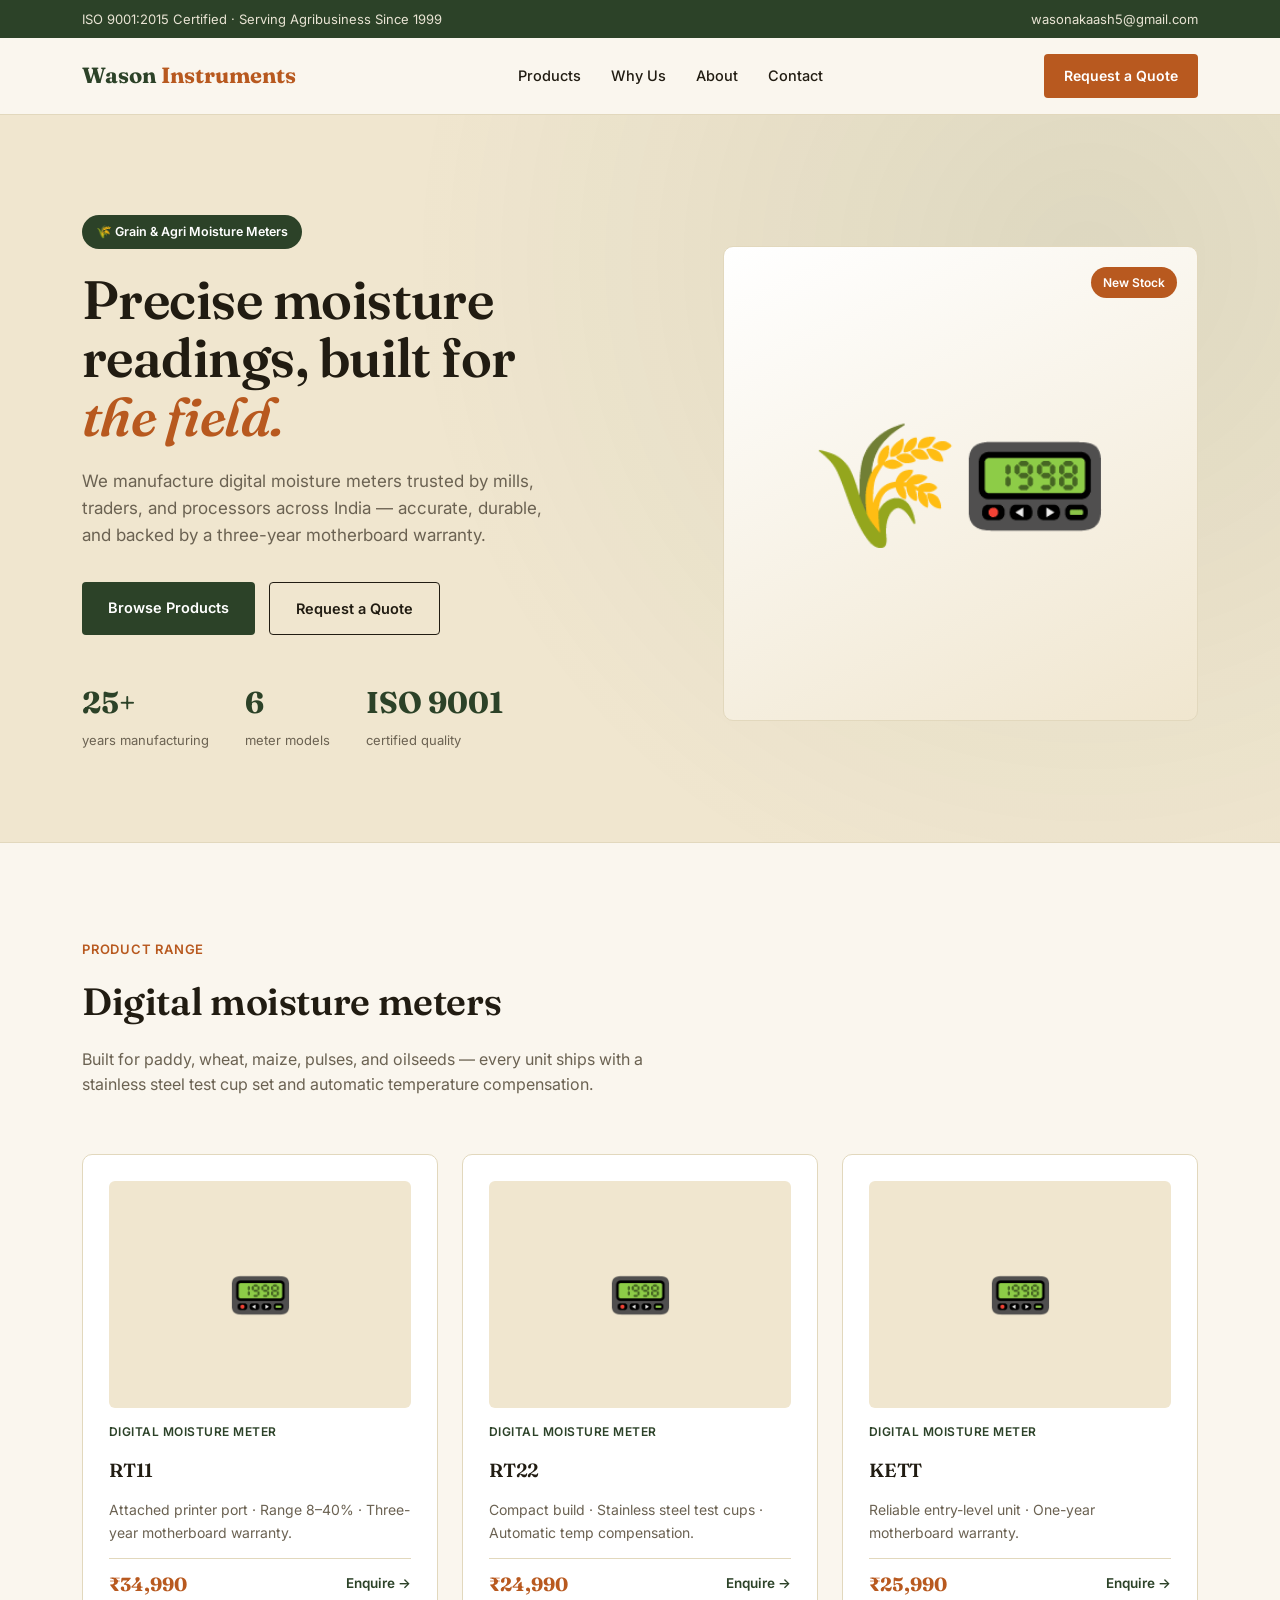
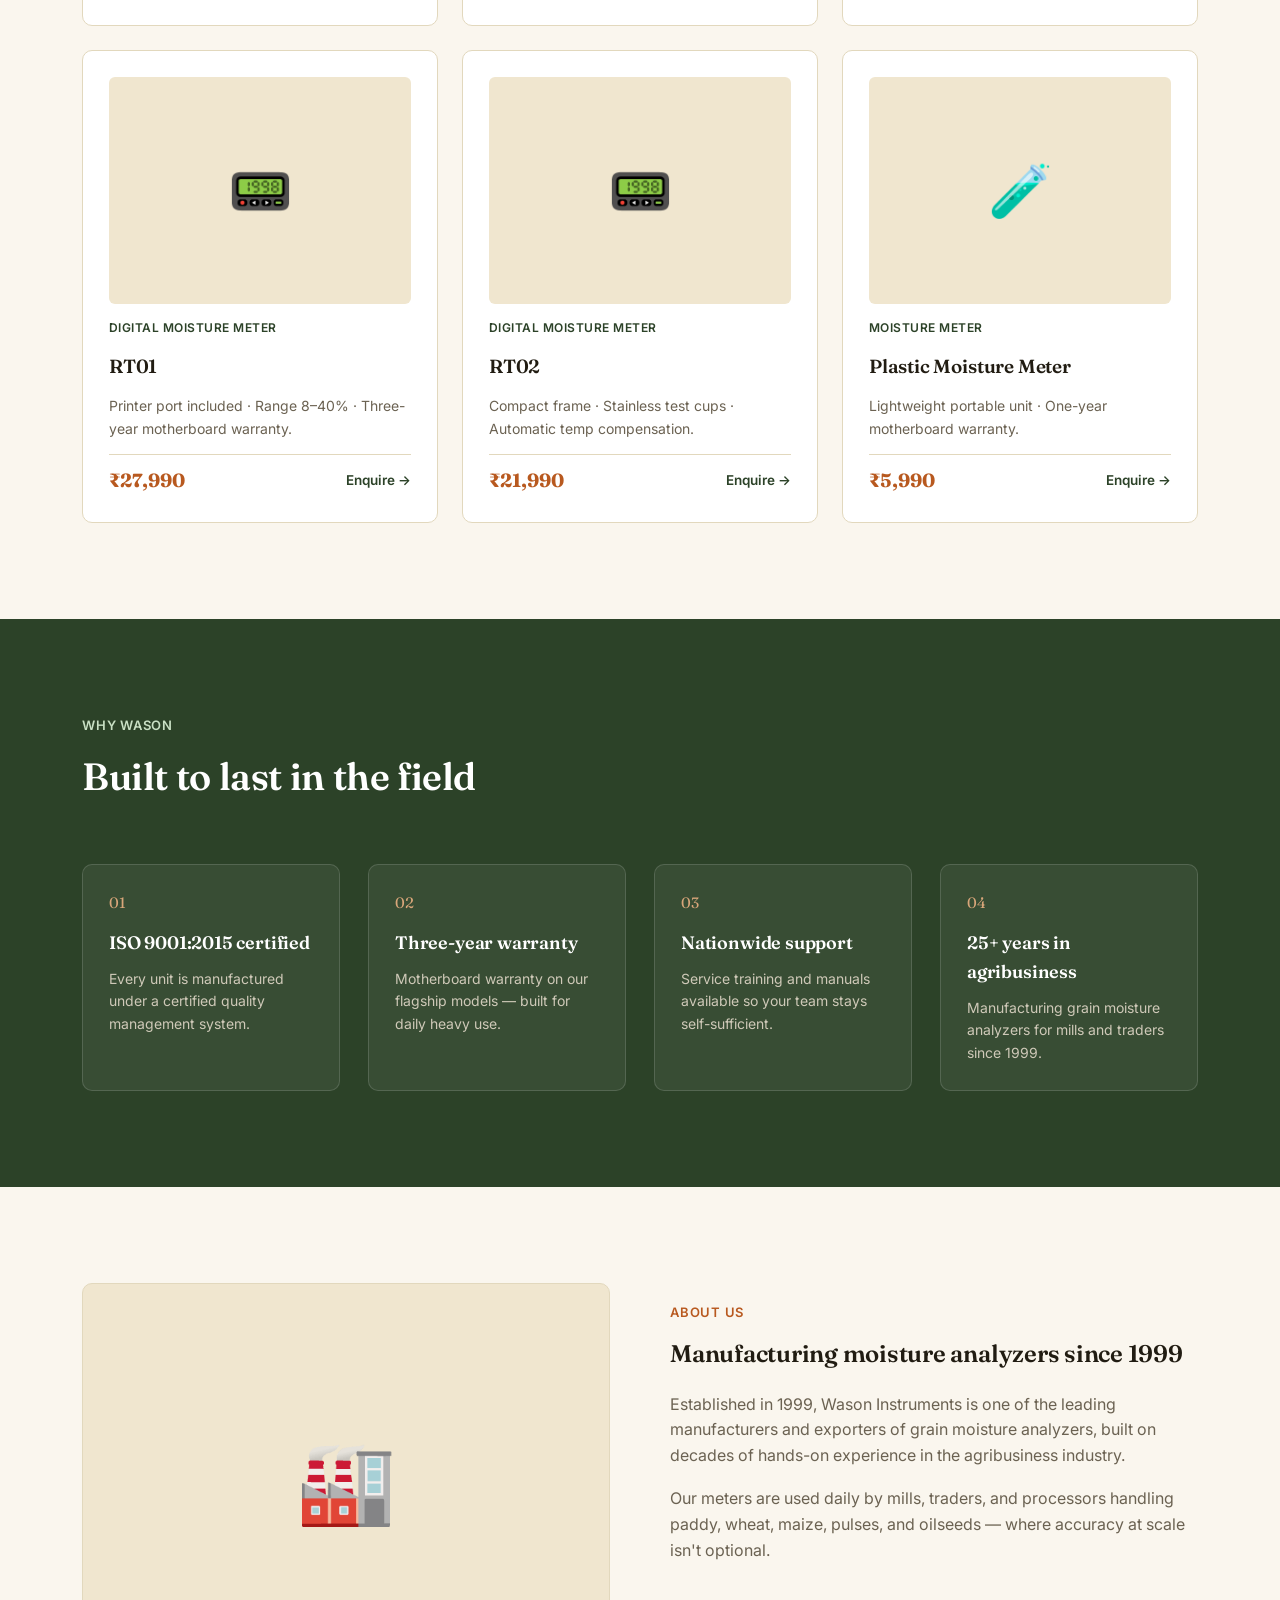
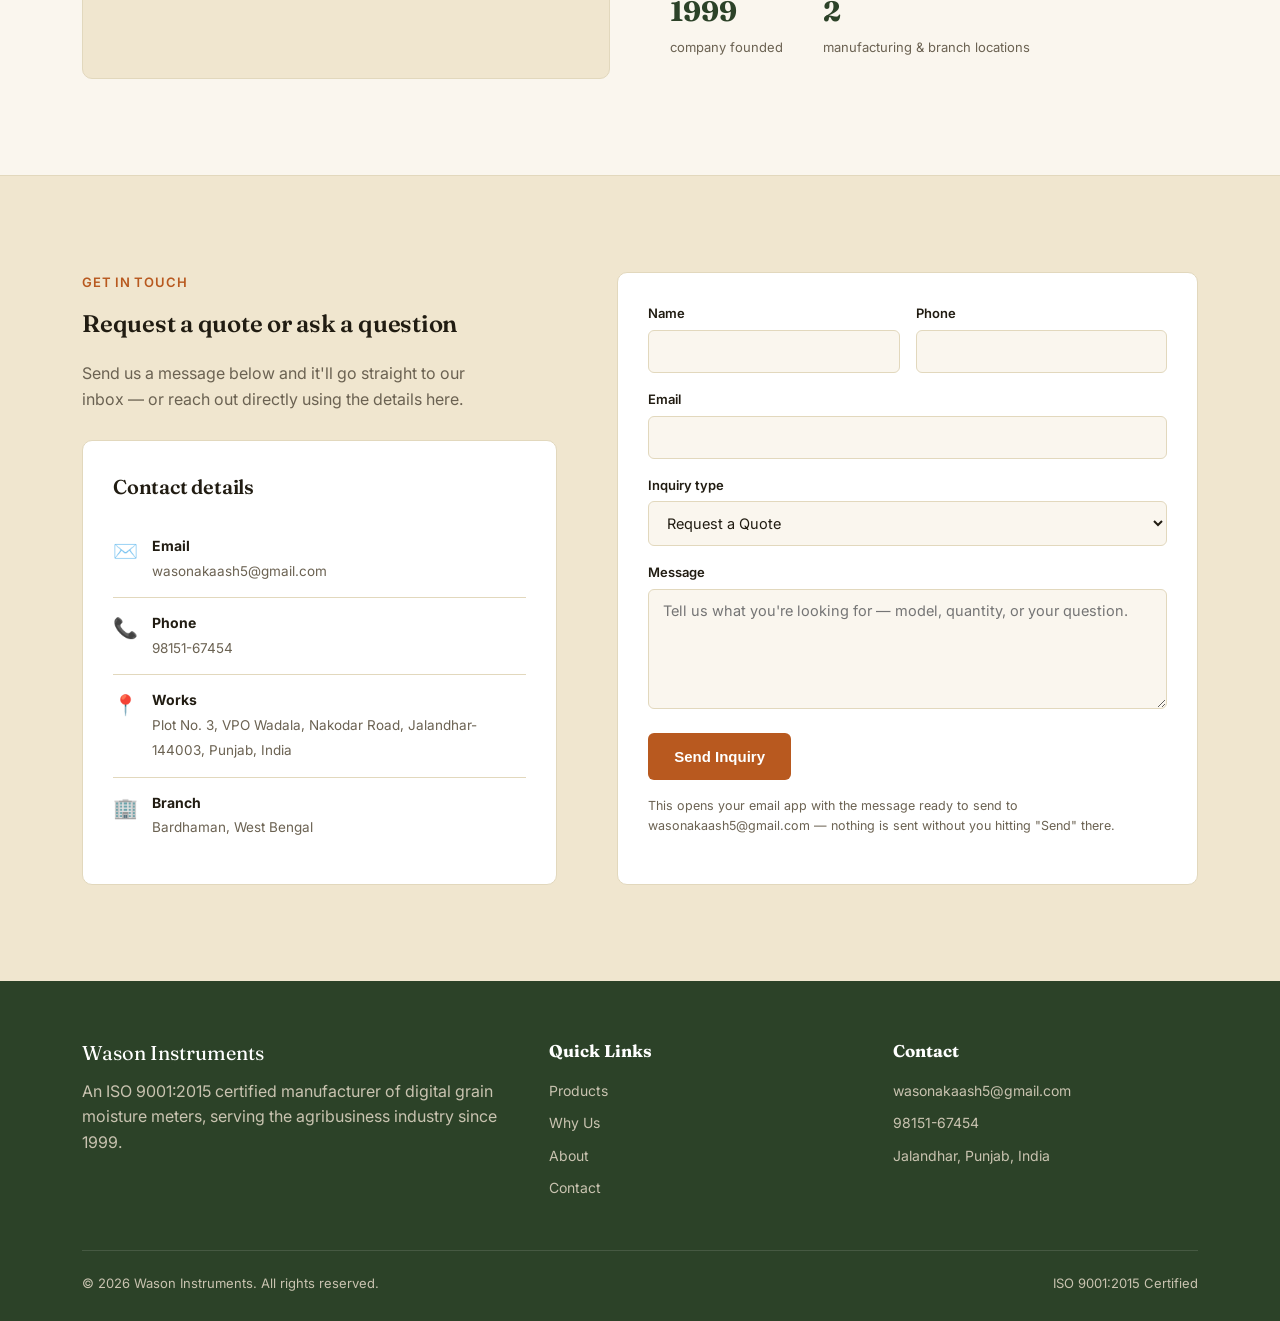
==== index.html @ 410fe25d "Add files via upload" ====
<!DOCTYPE html>
<html lang="en">
<head>
<meta charset="UTF-8">
<meta name="viewport" content="width=device-width, initial-scale=1.0">
<title>Wason Instruments — Digital Moisture Meters</title>
<meta name="description" content="Manufacturer of digital grain moisture meters since 1999. Request a quote, download the catalog, or get in touch.">
<link rel="preconnect" href="https://fonts.googleapis.com">
<link rel="preconnect" href="https://fonts.gstatic.com" crossorigin>
<link href="https://fonts.googleapis.com/css2?family=Fraunces:opsz,wght@9..144,500;9..144,600;9..144,700&family=Inter:wght@400;500;600;700&display=swap" rel="stylesheet">
<style>
  :root{
    --cream:#faf6ee;
    --wheat:#f0e6cf;
    --ink:#211c12;
    --ink-dim:#6b6252;
    --green:#3f5d3a;
    --green-deep:#2c4228;
    --rust:#b8591f;
    --line:#e2d8bd;
    --white:#ffffff;
    --serif:'Fraunces', serif;
    --sans:'Inter', sans-serif;
  }
  *{margin:0;padding:0;box-sizing:border-box;}
  html{scroll-behavior:smooth;}
  body{font-family:var(--sans);color:var(--ink);background:var(--cream);line-height:1.6;}
  a{color:inherit;text-decoration:none;}
  img{max-width:100%;display:block;}
  ul{list-style:none;}
  .wrap{max-width:1180px;margin:0 auto;padding:0 32px;}
  @media(max-width:640px){.wrap{padding:0 20px;}}
  section{padding:96px 0;}
  h1,h2,h3{font-family:var(--serif);font-weight:600;letter-spacing:-0.01em;}

  /* TOP BAR */
  .topbar{background:var(--green-deep);color:#e9e4d4;font-size:13px;}
  .topbar .wrap{display:flex;justify-content:space-between;align-items:center;height:38px;flex-wrap:wrap;}
  .topbar a:hover{color:#fff;}

  /* NAV */
  header{
    position:sticky;top:0;z-index:50;
    background:rgba(250,246,238,0.95);
    backdrop-filter:blur(6px);
    border-bottom:1px solid var(--line);
  }
  header .wrap{display:flex;align-items:center;justify-content:space-between;height:76px;}
  .brand{font-family:var(--serif);font-size:22px;font-weight:700;color:var(--green-deep);}
  .brand span{color:var(--rust);}
  nav{display:flex;gap:30px;}
  nav a{font-size:14.5px;font-weight:500;color:var(--ink);}
  nav a:hover{color:var(--rust);}
  .nav-cta{
    background:var(--rust);color:#fff;padding:11px 20px;border-radius:4px;font-weight:600;font-size:14px;
  }
  .nav-cta:hover{background:#9c4a19;}
  .nav-toggle{display:none;background:none;border:0;font-size:24px;cursor:pointer;color:var(--ink);}
  @media(max-width:900px){
    nav{position:fixed;top:76px;left:0;right:0;background:var(--white);flex-direction:column;padding:24px 32px;gap:18px;border-bottom:1px solid var(--line);display:none;}
    nav.open{display:flex;}
    .nav-cta{display:none;}
    .nav-toggle{display:block;}
  }

  /* HERO */
  .hero{
    padding:100px 0 90px;
    background:
      radial-gradient(circle at 85% 20%, rgba(63,93,58,0.10), transparent 55%),
      var(--wheat);
    border-bottom:1px solid var(--line);
  }
  .hero-grid{display:grid;grid-template-columns:1.1fr 0.9fr;gap:60px;align-items:center;}
  @media(max-width:880px){.hero-grid{grid-template-columns:1fr;}}
  .eyebrow{
    display:inline-flex;align-items:center;gap:8px;
    background:var(--green-deep);color:#fff;font-size:12.5px;font-weight:600;
    padding:7px 14px;border-radius:999px;margin-bottom:22px;
  }
  h1.hero-title{font-size:clamp(36px,5vw,54px);line-height:1.08;margin-bottom:22px;}
  .hero-title em{color:var(--rust);font-style:italic;}
  .hero-copy{font-size:17px;color:var(--ink-dim);max-width:480px;margin-bottom:32px;}
  .hero-actions{display:flex;gap:14px;flex-wrap:wrap;}
  .btn{padding:14px 26px;border-radius:4px;font-weight:600;font-size:14.5px;display:inline-block;}
  .btn-solid{background:var(--green-deep);color:#fff;}
  .btn-solid:hover{background:var(--green);}
  .btn-outline{border:1.5px solid var(--ink);color:var(--ink);}
  .btn-outline:hover{border-color:var(--rust);color:var(--rust);}
  .hero-stats{display:flex;gap:36px;margin-top:44px;flex-wrap:wrap;}
  .hero-stats b{display:block;font-family:var(--serif);font-size:30px;color:var(--green-deep);}
  .hero-stats span{font-size:13px;color:var(--ink-dim);}

  .hero-visual{
    aspect-ratio:1/1;
    background:linear-gradient(155deg,#fff,var(--wheat));
    border:1px solid var(--line);
    border-radius:10px;
    display:flex;align-items:center;justify-content:center;
    position:relative;
  }
  .hero-visual .badge{
    position:absolute;top:20px;right:20px;
    background:var(--rust);color:#fff;font-size:12px;font-weight:600;
    padding:6px 12px;border-radius:999px;
  }
  .hero-visual .meter-icon{font-size:120px;}

  /* SECTION HEAD */
  .section-head{max-width:600px;margin-bottom:56px;}
  .kicker{font-size:13px;font-weight:600;color:var(--rust);text-transform:uppercase;letter-spacing:0.06em;margin-bottom:12px;}
  .section-head h2{font-size:clamp(28px,3.4vw,38px);}
  .section-head p{color:var(--ink-dim);margin-top:14px;font-size:16px;}

  /* PRODUCTS */
  .product-grid{display:grid;grid-template-columns:repeat(3,1fr);gap:24px;}
  @media(max-width:900px){.product-grid{grid-template-columns:repeat(2,1fr);}}
  @media(max-width:620px){.product-grid{grid-template-columns:1fr;}}
  .product-card{
    background:var(--white);border:1px solid var(--line);border-radius:10px;
    padding:26px;display:flex;flex-direction:column;gap:14px;transition:box-shadow .2s, transform .2s;
  }
  .product-card:hover{box-shadow:0 14px 30px rgba(44,66,40,0.10);transform:translateY(-3px);}
  .product-thumb{
    aspect-ratio:4/3;background:var(--wheat);border-radius:6px;
    display:flex;align-items:center;justify-content:center;font-size:52px;
  }
  .product-tag{font-size:12px;font-weight:600;color:var(--green-deep);text-transform:uppercase;letter-spacing:0.04em;}
  .product-card h3{font-size:19px;}
  .product-card p{font-size:14px;color:var(--ink-dim);}
  .product-price{margin-top:auto;display:flex;justify-content:space-between;align-items:center;padding-top:10px;border-top:1px solid var(--line);}
  .product-price b{font-family:var(--serif);font-size:19px;color:var(--rust);}
  .product-price a{font-size:13.5px;font-weight:600;color:var(--green-deep);}
  .product-price a:hover{color:var(--rust);}

  /* WHY US */
  .why-section{background:var(--green-deep);color:#f1ede0;}
  .why-section .kicker{color:#c9e0c4;}
  .why-grid{display:grid;grid-template-columns:repeat(4,1fr);gap:28px;margin-top:16px;}
  @media(max-width:900px){.why-grid{grid-template-columns:repeat(2,1fr);}}
  @media(max-width:560px){.why-grid{grid-template-columns:1fr;}}
  .why-card{background:rgba(255,255,255,0.06);border:1px solid rgba(255,255,255,0.14);border-radius:10px;padding:26px;}
  .why-card .num{font-family:var(--serif);font-size:15px;color:#d9a67a;margin-bottom:14px;}
  .why-card h3{font-size:18px;color:#fff;margin-bottom:10px;}
  .why-card p{font-size:14px;color:#cfc9b8;}

  /* ABOUT */
  .about-grid{display:grid;grid-template-columns:1fr 1fr;gap:60px;align-items:center;}
  @media(max-width:860px){.about-grid{grid-template-columns:1fr;}}
  .about-copy p{color:var(--ink-dim);margin-bottom:18px;font-size:16px;max-width:520px;}
  .about-visual{
    background:var(--wheat);border-radius:10px;border:1px solid var(--line);
    aspect-ratio:4/3;display:flex;align-items:center;justify-content:center;font-size:80px;
  }
  .about-stats{display:flex;gap:40px;margin-top:26px;flex-wrap:wrap;}
  .about-stats b{display:block;font-family:var(--serif);font-size:28px;color:var(--green-deep);}
  .about-stats span{font-size:13px;color:var(--ink-dim);}

  /* CONTACT */
  .contact-section{background:var(--wheat);border-top:1px solid var(--line);}
  .contact-grid{display:grid;grid-template-columns:0.9fr 1.1fr;gap:60px;}
  @media(max-width:860px){.contact-grid{grid-template-columns:1fr;}}
  .contact-info-card{
    background:var(--white);border:1px solid var(--line);border-radius:10px;padding:30px;
  }
  .contact-info-card h3{font-size:20px;margin-bottom:18px;}
  .contact-line{display:flex;gap:14px;padding:14px 0;border-bottom:1px solid var(--line);}
  .contact-line:last-child{border-bottom:none;}
  .contact-line .icon{font-size:20px;}
  .contact-line b{display:block;font-size:14px;}
  .contact-line span{font-size:13.5px;color:var(--ink-dim);}
  .contact-line a:hover{color:var(--rust);}

  form{background:var(--white);border:1px solid var(--line);border-radius:10px;padding:30px;display:flex;flex-direction:column;gap:16px;}
  .form-row{display:grid;grid-template-columns:1fr 1fr;gap:16px;}
  @media(max-width:520px){.form-row{grid-template-columns:1fr;}}
  label{font-size:13px;font-weight:600;color:var(--ink);display:block;margin-bottom:6px;}
  input, select, textarea{
    width:100%;border:1px solid var(--line);border-radius:6px;padding:12px 14px;
    font-family:var(--sans);font-size:14.5px;background:var(--cream);color:var(--ink);
  }
  input:focus, select:focus, textarea:focus{outline:none;border-color:var(--green-deep);box-shadow:0 0 0 3px rgba(63,93,58,0.15);}
  textarea{min-height:120px;resize:vertical;}
  .submit-btn{
    background:var(--rust);color:#fff;border:0;padding:15px 26px;border-radius:6px;
    font-weight:700;font-size:15px;cursor:pointer;align-self:flex-start;
  }
  .submit-btn:hover{background:#9c4a19;}
  .form-note{font-size:12.5px;color:var(--ink-dim);}

  footer{background:var(--green-deep);color:#c9c3b0;padding:56px 0 28px;}
  .footer-grid{display:grid;grid-template-columns:1.4fr 1fr 1fr;gap:40px;margin-bottom:40px;}
  @media(max-width:760px){.footer-grid{grid-template-columns:1fr;}}
  .footer-grid h4{color:#fff;font-family:var(--serif);font-size:17px;margin-bottom:16px;}
  .footer-grid ul li{margin-bottom:10px;font-size:14px;}
  .footer-grid ul li a:hover{color:#fff;}
  .footer-brand{font-family:var(--serif);font-size:20px;color:#fff;margin-bottom:10px;}
  .footer-bottom{border-top:1px solid rgba(255,255,255,0.12);padding-top:22px;display:flex;justify-content:space-between;flex-wrap:wrap;gap:10px;font-size:13px;}

  @media (prefers-reduced-motion: reduce){ html{scroll-behavior:auto;} }
</style>
</head>
<body>

<div class="topbar">
  <div class="wrap">
    <span>ISO 9001:2015 Certified · Serving Agribusiness Since 1999</span>
    <a href="mailto:wasonakaash5@gmail.com">wasonakaash5@gmail.com</a>
  </div>
</div>

<header>
  <div class="wrap">
    <a class="brand" href="#top">Wason <span>Instruments</span></a>
    <button class="nav-toggle" id="navToggle" aria-label="Toggle menu">☰</button>
    <nav id="navMenu">
      <a href="#products">Products</a>
      <a href="#why">Why Us</a>
      <a href="#about">About</a>
      <a href="#contact">Contact</a>
    </nav>
    <a class="nav-cta" href="#contact">Request a Quote</a>
  </div>
</header>

<section class="hero" id="top">
  <div class="wrap hero-grid">
    <div>
      <div class="eyebrow">🌾 Grain &amp; Agri Moisture Meters</div>
      <h1 class="hero-title">Precise moisture<br>readings, built for<br><em>the field.</em></h1>
      <p class="hero-copy">We manufacture digital moisture meters trusted by mills, traders, and processors across India — accurate, durable, and backed by a three-year motherboard warranty.</p>
      <div class="hero-actions">
        <a class="btn btn-solid" href="#products">Browse Products</a>
        <a class="btn btn-outline" href="#contact">Request a Quote</a>
      </div>
      <div class="hero-stats">
        <div><b>25+</b><span>years manufacturing</span></div>
        <div><b>6</b><span>meter models</span></div>
        <div><b>ISO 9001</b><span>certified quality</span></div>
      </div>
    </div>
    <div class="hero-visual">
      <span class="badge">New Stock</span>
      <span class="meter-icon">🌾📟</span>
    </div>
  </div>
</section>

<section id="products">
  <div class="wrap">
    <div class="section-head">
      <div class="kicker">Product Range</div>
      <h2>Digital moisture meters</h2>
      <p>Built for paddy, wheat, maize, pulses, and oilseeds — every unit ships with a stainless steel test cup set and automatic temperature compensation.</p>
    </div>
    <div class="product-grid">

      <div class="product-card">
        <div class="product-thumb">📟</div>
        <div class="product-tag">Digital Moisture Meter</div>
        <h3>RT11</h3>
        <p>Attached printer port · Range 8–40% · Three-year motherboard warranty.</p>
        <div class="product-price"><b>₹34,990</b><a href="#contact">Enquire →</a></div>
      </div>

      <div class="product-card">
        <div class="product-thumb">📟</div>
        <div class="product-tag">Digital Moisture Meter</div>
        <h3>RT22</h3>
        <p>Compact build · Stainless steel test cups · Automatic temp compensation.</p>
        <div class="product-price"><b>₹24,990</b><a href="#contact">Enquire →</a></div>
      </div>

      <div class="product-card">
        <div class="product-thumb">📟</div>
        <div class="product-tag">Digital Moisture Meter</div>
        <h3>KETT</h3>
        <p>Reliable entry-level unit · One-year motherboard warranty.</p>
        <div class="product-price"><b>₹25,990</b><a href="#contact">Enquire →</a></div>
      </div>

      <div class="product-card">
        <div class="product-thumb">📟</div>
        <div class="product-tag">Digital Moisture Meter</div>
        <h3>RT01</h3>
        <p>Printer port included · Range 8–40% · Three-year motherboard warranty.</p>
        <div class="product-price"><b>₹27,990</b><a href="#contact">Enquire →</a></div>
      </div>

      <div class="product-card">
        <div class="product-thumb">📟</div>
        <div class="product-tag">Digital Moisture Meter</div>
        <h3>RT02</h3>
        <p>Compact frame · Stainless test cups · Automatic temp compensation.</p>
        <div class="product-price"><b>₹21,990</b><a href="#contact">Enquire →</a></div>
      </div>

      <div class="product-card">
        <div class="product-thumb">🧪</div>
        <div class="product-tag">Moisture Meter</div>
        <h3>Plastic Moisture Meter</h3>
        <p>Lightweight portable unit · One-year motherboard warranty.</p>
        <div class="product-price"><b>₹5,990</b><a href="#contact">Enquire →</a></div>
      </div>

    </div>
  </div>
</section>

<section class="why-section" id="why">
  <div class="wrap">
    <div class="section-head">
      <div class="kicker">Why Wason</div>
      <h2 style="color:#fff;">Built to last in the field</h2>
    </div>
    <div class="why-grid">
      <div class="why-card">
        <div class="num">01</div>
        <h3>ISO 9001:2015 certified</h3>
        <p>Every unit is manufactured under a certified quality management system.</p>
      </div>
      <div class="why-card">
        <div class="num">02</div>
        <h3>Three-year warranty</h3>
        <p>Motherboard warranty on our flagship models — built for daily heavy use.</p>
      </div>
      <div class="why-card">
        <div class="num">03</div>
        <h3>Nationwide support</h3>
        <p>Service training and manuals available so your team stays self-sufficient.</p>
      </div>
      <div class="why-card">
        <div class="num">04</div>
        <h3>25+ years in agribusiness</h3>
        <p>Manufacturing grain moisture analyzers for mills and traders since 1999.</p>
      </div>
    </div>
  </div>
</section>

<section id="about">
  <div class="wrap about-grid">
    <div class="about-visual">🏭</div>
    <div class="about-copy">
      <div class="kicker">About Us</div>
      <h2 style="margin-bottom:18px;">Manufacturing moisture analyzers since 1999</h2>
      <p>Established in 1999, Wason Instruments is one of the leading manufacturers and exporters of grain moisture analyzers, built on decades of hands-on experience in the agribusiness industry.</p>
      <p>Our meters are used daily by mills, traders, and processors handling paddy, wheat, maize, pulses, and oilseeds — where accuracy at scale isn't optional.</p>
      <div class="about-stats">
        <div><b>1999</b><span>company founded</span></div>
        <div><b>2</b><span>manufacturing &amp; branch locations</span></div>
      </div>
    </div>
  </div>
</section>

<section class="contact-section" id="contact">
  <div class="wrap contact-grid">
    <div>
      <div class="kicker">Get in Touch</div>
      <h2 style="margin-bottom:18px;">Request a quote or ask a question</h2>
      <p style="color:var(--ink-dim);margin-bottom:28px;max-width:420px;">Send us a message below and it'll go straight to our inbox — or reach out directly using the details here.</p>
      <div class="contact-info-card">
        <h3>Contact details</h3>
        <div class="contact-line">
          <span class="icon">✉️</span>
          <div><b>Email</b><a href="mailto:wasonakaash5@gmail.com"><span>wasonakaash5@gmail.com</span></a></div>
        </div>
        <div class="contact-line">
          <span class="icon">📞</span>
          <div><b>Phone</b><span>98151-67454</span></div>
        </div>
        <div class="contact-line">
          <span class="icon">📍</span>
          <div><b>Works</b><span>Plot No. 3, VPO Wadala, Nakodar Road, Jalandhar-144003, Punjab, India</span></div>
        </div>
        <div class="contact-line">
          <span class="icon">🏢</span>
          <div><b>Branch</b><span>Bardhaman, West Bengal</span></div>
        </div>
      </div>
    </div>

    <form id="inquiryForm">
      <div class="form-row">
        <div>
          <label for="name">Name</label>
          <input id="name" type="text" required>
        </div>
        <div>
          <label for="phone">Phone</label>
          <input id="phone" type="tel">
        </div>
      </div>
      <div>
        <label for="email">Email</label>
        <input id="email" type="email" required>
      </div>
      <div>
        <label for="inquiry">Inquiry type</label>
        <select id="inquiry">
          <option>Request a Quote</option>
          <option>Request a Catalog</option>
          <option>Product Support</option>
          <option>Dealership / Bulk Order</option>
          <option>Other</option>
        </select>
      </div>
      <div>
        <label for="message">Message</label>
        <textarea id="message" required placeholder="Tell us what you're looking for — model, quantity, or your question."></textarea>
      </div>
      <button class="submit-btn" type="submit">Send Inquiry</button>
      <p class="form-note">This opens your email app with the message ready to send to wasonakaash5@gmail.com — nothing is sent without you hitting "Send" there.</p>
    </form>
  </div>
</section>

<footer>
  <div class="wrap">
    <div class="footer-grid">
      <div>
        <div class="footer-brand">Wason Instruments</div>
        <p>An ISO 9001:2015 certified manufacturer of digital grain moisture meters, serving the agribusiness industry since 1999.</p>
      </div>
      <div>
        <h4>Quick Links</h4>
        <ul>
          <li><a href="#products">Products</a></li>
          <li><a href="#why">Why Us</a></li>
          <li><a href="#about">About</a></li>
          <li><a href="#contact">Contact</a></li>
        </ul>
      </div>
      <div>
        <h4>Contact</h4>
        <ul>
          <li><a href="mailto:wasonakaash5@gmail.com">wasonakaash5@gmail.com</a></li>
          <li>98151-67454</li>
          <li>Jalandhar, Punjab, India</li>
        </ul>
      </div>
    </div>
    <div class="footer-bottom">
      <span>© 2026 Wason Instruments. All rights reserved.</span>
      <span>ISO 9001:2015 Certified</span>
    </div>
  </div>
</footer>

<script>
  const toggle = document.getElementById('navToggle');
  const menu = document.getElementById('navMenu');
  toggle.addEventListener('click', () => menu.classList.toggle('open'));
  menu.querySelectorAll('a').forEach(a => a.addEventListener('click', () => menu.classList.remove('open')));

  // Contact form -> opens the visitor's email client addressed to you.
  // Fully static: no backend, no server, works as-is on GitHub Pages.
  const form = document.getElementById('inquiryForm');
  form.addEventListener('submit', function(e){
    e.preventDefault();
    const name = document.getElementById('name').value;
    const phone = document.getElementById('phone').value;
    const email = document.getElementById('email').value;
    const inquiry = document.getElementById('inquiry').value;
    const message = document.getElementById('message').value;

    const subject = encodeURIComponent(`${inquiry} — from ${name}`);
    const body = encodeURIComponent(
      `Name: ${name}\nEmail: ${email}\nPhone: ${phone}\nInquiry type: ${inquiry}\n\nMessage:\n${message}`
    );

    window.location.href = `mailto:wasonakaash5@gmail.com?subject=${subject}&body=${body}`;
  });
</script>

</body>
</html>
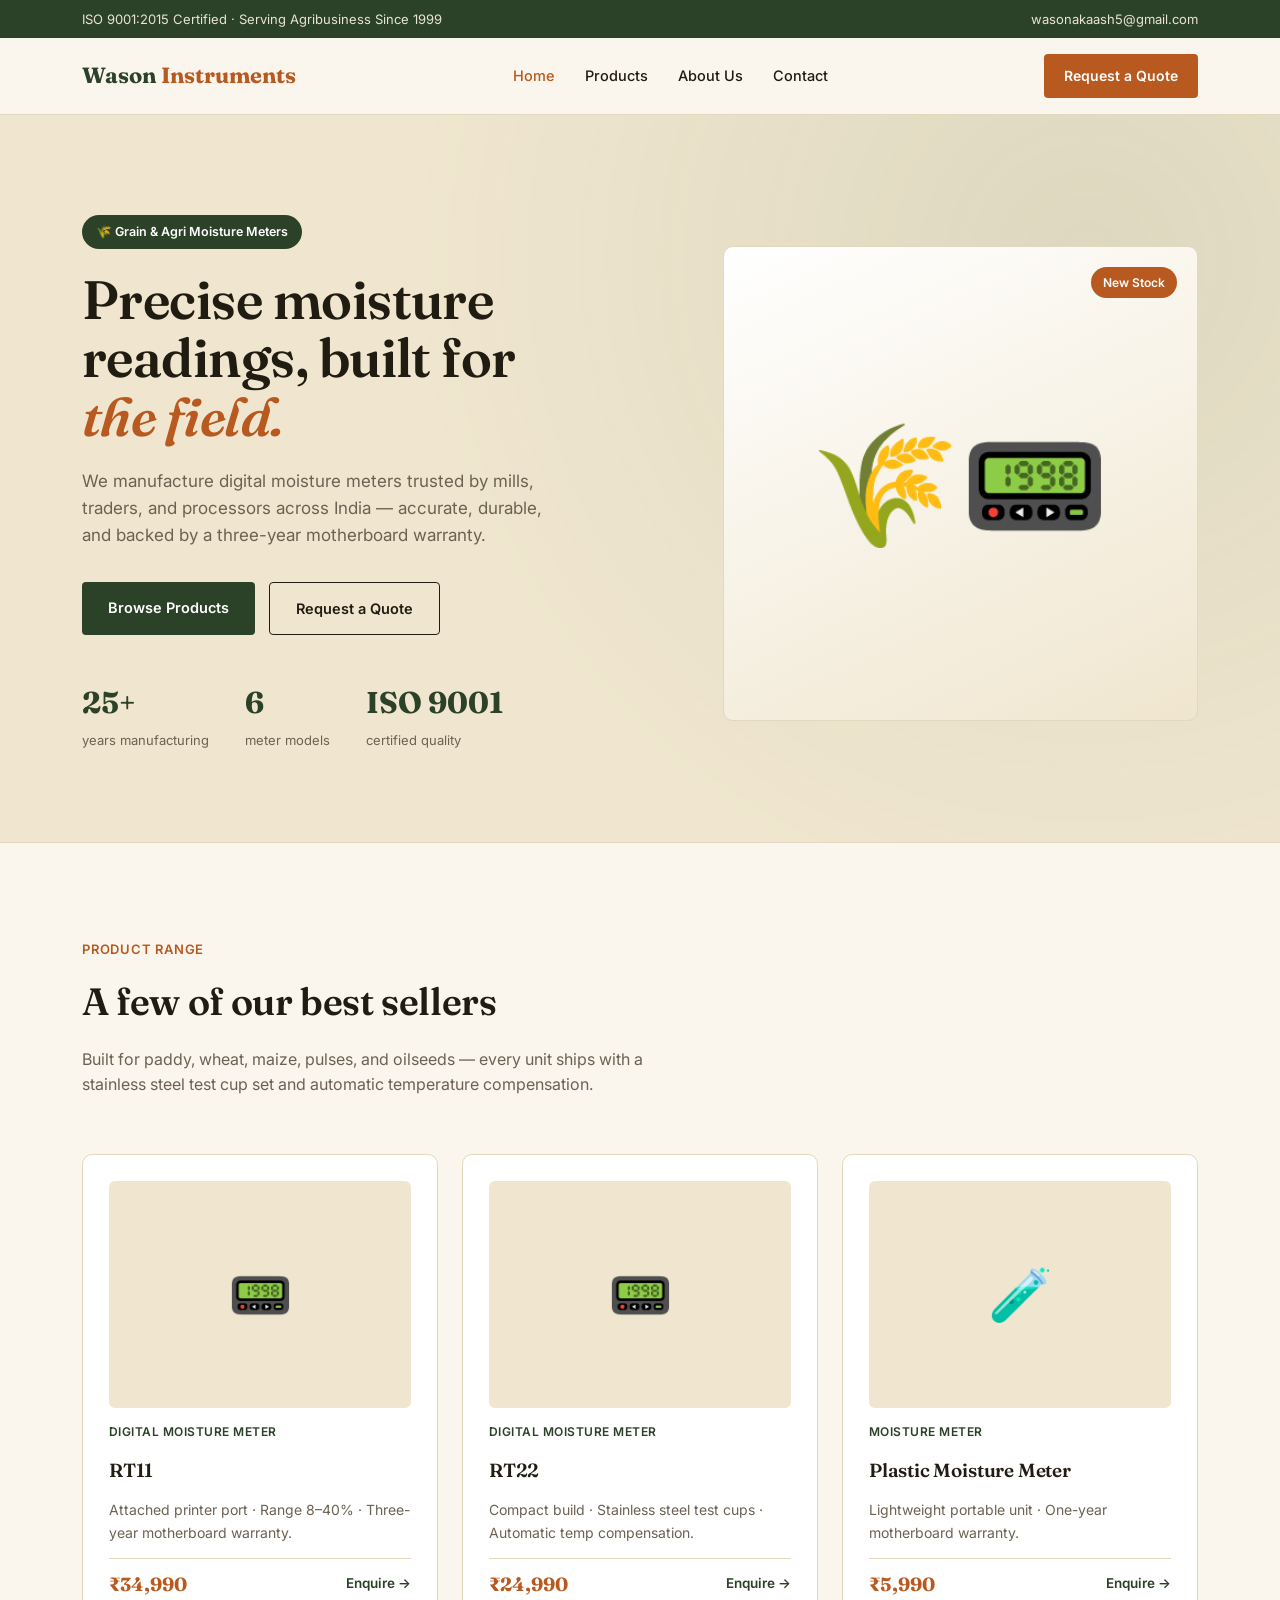
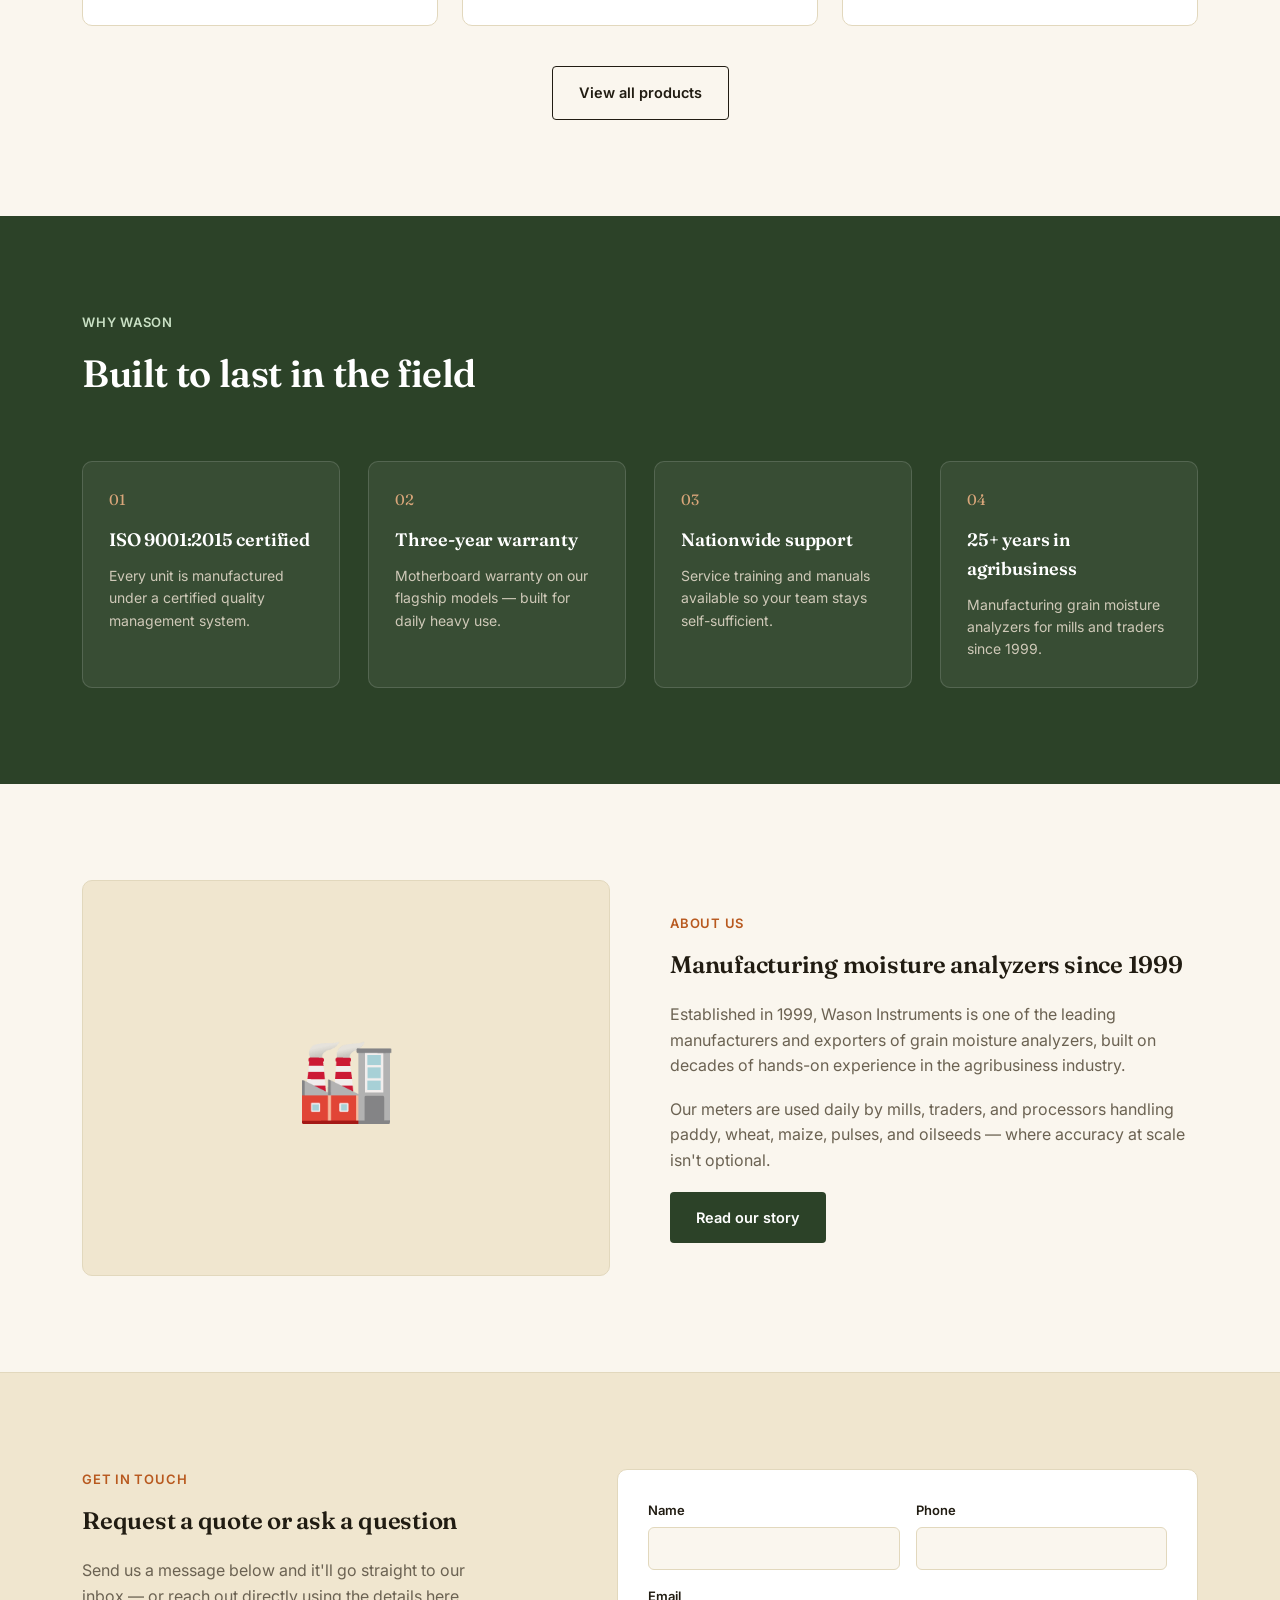
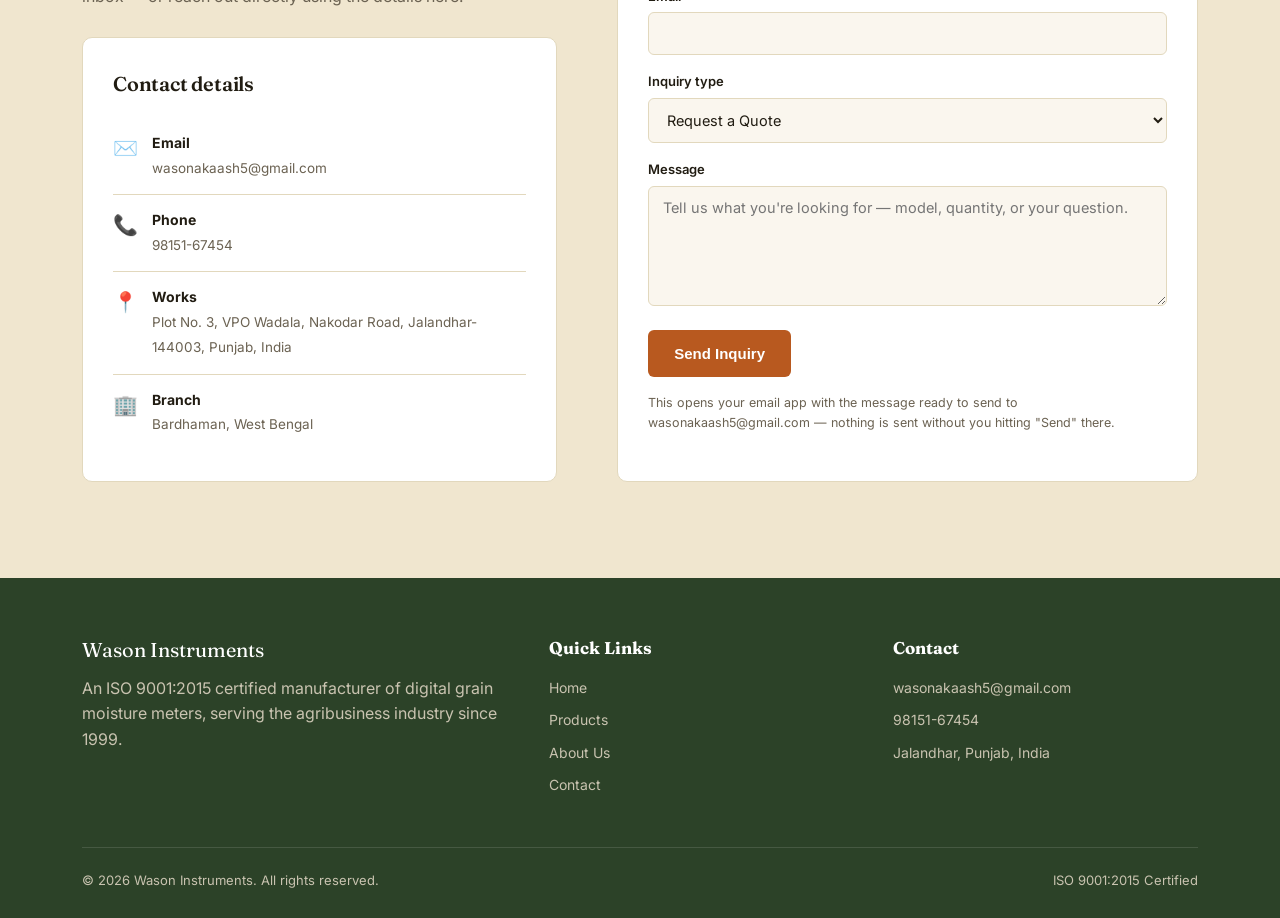
==== commit c425fd54: "Add files via upload" ====
--- a/index.html
+++ b/index.html
@@ -8,197 +8,7 @@
 <link rel="preconnect" href="https://fonts.googleapis.com">
 <link rel="preconnect" href="https://fonts.gstatic.com" crossorigin>
 <link href="https://fonts.googleapis.com/css2?family=Fraunces:opsz,wght@9..144,500;9..144,600;9..144,700&family=Inter:wght@400;500;600;700&display=swap" rel="stylesheet">
-<style>
-  :root{
-    --cream:#faf6ee;
-    --wheat:#f0e6cf;
-    --ink:#211c12;
-    --ink-dim:#6b6252;
-    --green:#3f5d3a;
-    --green-deep:#2c4228;
-    --rust:#b8591f;
-    --line:#e2d8bd;
-    --white:#ffffff;
-    --serif:'Fraunces', serif;
-    --sans:'Inter', sans-serif;
-  }
-  *{margin:0;padding:0;box-sizing:border-box;}
-  html{scroll-behavior:smooth;}
-  body{font-family:var(--sans);color:var(--ink);background:var(--cream);line-height:1.6;}
-  a{color:inherit;text-decoration:none;}
-  img{max-width:100%;display:block;}
-  ul{list-style:none;}
-  .wrap{max-width:1180px;margin:0 auto;padding:0 32px;}
-  @media(max-width:640px){.wrap{padding:0 20px;}}
-  section{padding:96px 0;}
-  h1,h2,h3{font-family:var(--serif);font-weight:600;letter-spacing:-0.01em;}
-
-  /* TOP BAR */
-  .topbar{background:var(--green-deep);color:#e9e4d4;font-size:13px;}
-  .topbar .wrap{display:flex;justify-content:space-between;align-items:center;height:38px;flex-wrap:wrap;}
-  .topbar a:hover{color:#fff;}
-
-  /* NAV */
-  header{
-    position:sticky;top:0;z-index:50;
-    background:rgba(250,246,238,0.95);
-    backdrop-filter:blur(6px);
-    border-bottom:1px solid var(--line);
-  }
-  header .wrap{display:flex;align-items:center;justify-content:space-between;height:76px;}
-  .brand{font-family:var(--serif);font-size:22px;font-weight:700;color:var(--green-deep);}
-  .brand span{color:var(--rust);}
-  nav{display:flex;gap:30px;}
-  nav a{font-size:14.5px;font-weight:500;color:var(--ink);}
-  nav a:hover{color:var(--rust);}
-  .nav-cta{
-    background:var(--rust);color:#fff;padding:11px 20px;border-radius:4px;font-weight:600;font-size:14px;
-  }
-  .nav-cta:hover{background:#9c4a19;}
-  .nav-toggle{display:none;background:none;border:0;font-size:24px;cursor:pointer;color:var(--ink);}
-  @media(max-width:900px){
-    nav{position:fixed;top:76px;left:0;right:0;background:var(--white);flex-direction:column;padding:24px 32px;gap:18px;border-bottom:1px solid var(--line);display:none;}
-    nav.open{display:flex;}
-    .nav-cta{display:none;}
-    .nav-toggle{display:block;}
-  }
-
-  /* HERO */
-  .hero{
-    padding:100px 0 90px;
-    background:
-      radial-gradient(circle at 85% 20%, rgba(63,93,58,0.10), transparent 55%),
-      var(--wheat);
-    border-bottom:1px solid var(--line);
-  }
-  .hero-grid{display:grid;grid-template-columns:1.1fr 0.9fr;gap:60px;align-items:center;}
-  @media(max-width:880px){.hero-grid{grid-template-columns:1fr;}}
-  .eyebrow{
-    display:inline-flex;align-items:center;gap:8px;
-    background:var(--green-deep);color:#fff;font-size:12.5px;font-weight:600;
-    padding:7px 14px;border-radius:999px;margin-bottom:22px;
-  }
-  h1.hero-title{font-size:clamp(36px,5vw,54px);line-height:1.08;margin-bottom:22px;}
-  .hero-title em{color:var(--rust);font-style:italic;}
-  .hero-copy{font-size:17px;color:var(--ink-dim);max-width:480px;margin-bottom:32px;}
-  .hero-actions{display:flex;gap:14px;flex-wrap:wrap;}
-  .btn{padding:14px 26px;border-radius:4px;font-weight:600;font-size:14.5px;display:inline-block;}
-  .btn-solid{background:var(--green-deep);color:#fff;}
-  .btn-solid:hover{background:var(--green);}
-  .btn-outline{border:1.5px solid var(--ink);color:var(--ink);}
-  .btn-outline:hover{border-color:var(--rust);color:var(--rust);}
-  .hero-stats{display:flex;gap:36px;margin-top:44px;flex-wrap:wrap;}
-  .hero-stats b{display:block;font-family:var(--serif);font-size:30px;color:var(--green-deep);}
-  .hero-stats span{font-size:13px;color:var(--ink-dim);}
-
-  .hero-visual{
-    aspect-ratio:1/1;
-    background:linear-gradient(155deg,#fff,var(--wheat));
-    border:1px solid var(--line);
-    border-radius:10px;
-    display:flex;align-items:center;justify-content:center;
-    position:relative;
-  }
-  .hero-visual .badge{
-    position:absolute;top:20px;right:20px;
-    background:var(--rust);color:#fff;font-size:12px;font-weight:600;
-    padding:6px 12px;border-radius:999px;
-  }
-  .hero-visual .meter-icon{font-size:120px;}
-
-  /* SECTION HEAD */
-  .section-head{max-width:600px;margin-bottom:56px;}
-  .kicker{font-size:13px;font-weight:600;color:var(--rust);text-transform:uppercase;letter-spacing:0.06em;margin-bottom:12px;}
-  .section-head h2{font-size:clamp(28px,3.4vw,38px);}
-  .section-head p{color:var(--ink-dim);margin-top:14px;font-size:16px;}
-
-  /* PRODUCTS */
-  .product-grid{display:grid;grid-template-columns:repeat(3,1fr);gap:24px;}
-  @media(max-width:900px){.product-grid{grid-template-columns:repeat(2,1fr);}}
-  @media(max-width:620px){.product-grid{grid-template-columns:1fr;}}
-  .product-card{
-    background:var(--white);border:1px solid var(--line);border-radius:10px;
-    padding:26px;display:flex;flex-direction:column;gap:14px;transition:box-shadow .2s, transform .2s;
-  }
-  .product-card:hover{box-shadow:0 14px 30px rgba(44,66,40,0.10);transform:translateY(-3px);}
-  .product-thumb{
-    aspect-ratio:4/3;background:var(--wheat);border-radius:6px;
-    display:flex;align-items:center;justify-content:center;font-size:52px;
-  }
-  .product-tag{font-size:12px;font-weight:600;color:var(--green-deep);text-transform:uppercase;letter-spacing:0.04em;}
-  .product-card h3{font-size:19px;}
-  .product-card p{font-size:14px;color:var(--ink-dim);}
-  .product-price{margin-top:auto;display:flex;justify-content:space-between;align-items:center;padding-top:10px;border-top:1px solid var(--line);}
-  .product-price b{font-family:var(--serif);font-size:19px;color:var(--rust);}
-  .product-price a{font-size:13.5px;font-weight:600;color:var(--green-deep);}
-  .product-price a:hover{color:var(--rust);}
-
-  /* WHY US */
-  .why-section{background:var(--green-deep);color:#f1ede0;}
-  .why-section .kicker{color:#c9e0c4;}
-  .why-grid{display:grid;grid-template-columns:repeat(4,1fr);gap:28px;margin-top:16px;}
-  @media(max-width:900px){.why-grid{grid-template-columns:repeat(2,1fr);}}
-  @media(max-width:560px){.why-grid{grid-template-columns:1fr;}}
-  .why-card{background:rgba(255,255,255,0.06);border:1px solid rgba(255,255,255,0.14);border-radius:10px;padding:26px;}
-  .why-card .num{font-family:var(--serif);font-size:15px;color:#d9a67a;margin-bottom:14px;}
-  .why-card h3{font-size:18px;color:#fff;margin-bottom:10px;}
-  .why-card p{font-size:14px;color:#cfc9b8;}
-
-  /* ABOUT */
-  .about-grid{display:grid;grid-template-columns:1fr 1fr;gap:60px;align-items:center;}
-  @media(max-width:860px){.about-grid{grid-template-columns:1fr;}}
-  .about-copy p{color:var(--ink-dim);margin-bottom:18px;font-size:16px;max-width:520px;}
-  .about-visual{
-    background:var(--wheat);border-radius:10px;border:1px solid var(--line);
-    aspect-ratio:4/3;display:flex;align-items:center;justify-content:center;font-size:80px;
-  }
-  .about-stats{display:flex;gap:40px;margin-top:26px;flex-wrap:wrap;}
-  .about-stats b{display:block;font-family:var(--serif);font-size:28px;color:var(--green-deep);}
-  .about-stats span{font-size:13px;color:var(--ink-dim);}
-
-  /* CONTACT */
-  .contact-section{background:var(--wheat);border-top:1px solid var(--line);}
-  .contact-grid{display:grid;grid-template-columns:0.9fr 1.1fr;gap:60px;}
-  @media(max-width:860px){.contact-grid{grid-template-columns:1fr;}}
-  .contact-info-card{
-    background:var(--white);border:1px solid var(--line);border-radius:10px;padding:30px;
-  }
-  .contact-info-card h3{font-size:20px;margin-bottom:18px;}
-  .contact-line{display:flex;gap:14px;padding:14px 0;border-bottom:1px solid var(--line);}
-  .contact-line:last-child{border-bottom:none;}
-  .contact-line .icon{font-size:20px;}
-  .contact-line b{display:block;font-size:14px;}
-  .contact-line span{font-size:13.5px;color:var(--ink-dim);}
-  .contact-line a:hover{color:var(--rust);}
-
-  form{background:var(--white);border:1px solid var(--line);border-radius:10px;padding:30px;display:flex;flex-direction:column;gap:16px;}
-  .form-row{display:grid;grid-template-columns:1fr 1fr;gap:16px;}
-  @media(max-width:520px){.form-row{grid-template-columns:1fr;}}
-  label{font-size:13px;font-weight:600;color:var(--ink);display:block;margin-bottom:6px;}
-  input, select, textarea{
-    width:100%;border:1px solid var(--line);border-radius:6px;padding:12px 14px;
-    font-family:var(--sans);font-size:14.5px;background:var(--cream);color:var(--ink);
-  }
-  input:focus, select:focus, textarea:focus{outline:none;border-color:var(--green-deep);box-shadow:0 0 0 3px rgba(63,93,58,0.15);}
-  textarea{min-height:120px;resize:vertical;}
-  .submit-btn{
-    background:var(--rust);color:#fff;border:0;padding:15px 26px;border-radius:6px;
-    font-weight:700;font-size:15px;cursor:pointer;align-self:flex-start;
-  }
-  .submit-btn:hover{background:#9c4a19;}
-  .form-note{font-size:12.5px;color:var(--ink-dim);}
-
-  footer{background:var(--green-deep);color:#c9c3b0;padding:56px 0 28px;}
-  .footer-grid{display:grid;grid-template-columns:1.4fr 1fr 1fr;gap:40px;margin-bottom:40px;}
-  @media(max-width:760px){.footer-grid{grid-template-columns:1fr;}}
-  .footer-grid h4{color:#fff;font-family:var(--serif);font-size:17px;margin-bottom:16px;}
-  .footer-grid ul li{margin-bottom:10px;font-size:14px;}
-  .footer-grid ul li a:hover{color:#fff;}
-  .footer-brand{font-family:var(--serif);font-size:20px;color:#fff;margin-bottom:10px;}
-  .footer-bottom{border-top:1px solid rgba(255,255,255,0.12);padding-top:22px;display:flex;justify-content:space-between;flex-wrap:wrap;gap:10px;font-size:13px;}
-
-  @media (prefers-reduced-motion: reduce){ html{scroll-behavior:auto;} }
-</style>
+<link rel="stylesheet" href="style.css">
 </head>
 <body>
 
@@ -211,27 +21,27 @@
 
 <header>
   <div class="wrap">
-    <a class="brand" href="#top">Wason <span>Instruments</span></a>
+    <a class="brand" href="index.html">Wason <span>Instruments</span></a>
     <button class="nav-toggle" id="navToggle" aria-label="Toggle menu">☰</button>
     <nav id="navMenu">
-      <a href="#products">Products</a>
-      <a href="#why">Why Us</a>
-      <a href="#about">About</a>
-      <a href="#contact">Contact</a>
+      <a href="index.html" class="active">Home</a>
+      <a href="products.html">Products</a>
+      <a href="about.html">About Us</a>
+      <a href="index.html#contact">Contact</a>
     </nav>
-    <a class="nav-cta" href="#contact">Request a Quote</a>
+    <a class="nav-cta" href="index.html#contact">Request a Quote</a>
   </div>
 </header>
 
-<section class="hero" id="top">
+<section class="hero">
   <div class="wrap hero-grid">
     <div>
       <div class="eyebrow">🌾 Grain &amp; Agri Moisture Meters</div>
       <h1 class="hero-title">Precise moisture<br>readings, built for<br><em>the field.</em></h1>
       <p class="hero-copy">We manufacture digital moisture meters trusted by mills, traders, and processors across India — accurate, durable, and backed by a three-year motherboard warranty.</p>
       <div class="hero-actions">
-        <a class="btn btn-solid" href="#products">Browse Products</a>
-        <a class="btn btn-outline" href="#contact">Request a Quote</a>
+        <a class="btn btn-solid" href="products.html">Browse Products</a>
+        <a class="btn btn-outline" href="index.html#contact">Request a Quote</a>
       </div>
       <div class="hero-stats">
         <div><b>25+</b><span>years manufacturing</span></div>
@@ -246,11 +56,11 @@
   </div>
 </section>
 
-<section id="products">
+<section id="featured">
   <div class="wrap">
     <div class="section-head">
       <div class="kicker">Product Range</div>
-      <h2>Digital moisture meters</h2>
+      <h2>A few of our best sellers</h2>
       <p>Built for paddy, wheat, maize, pulses, and oilseeds — every unit ships with a stainless steel test cup set and automatic temperature compensation.</p>
     </div>
     <div class="product-grid">
@@ -260,7 +70,7 @@
         <div class="product-tag">Digital Moisture Meter</div>
         <h3>RT11</h3>
         <p>Attached printer port · Range 8–40% · Three-year motherboard warranty.</p>
-        <div class="product-price"><b>₹34,990</b><a href="#contact">Enquire →</a></div>
+        <div class="product-price"><b>₹34,990</b><a href="index.html#contact">Enquire →</a></div>
       </div>
 
       <div class="product-card">
@@ -268,31 +78,7 @@
         <div class="product-tag">Digital Moisture Meter</div>
         <h3>RT22</h3>
         <p>Compact build · Stainless steel test cups · Automatic temp compensation.</p>
-        <div class="product-price"><b>₹24,990</b><a href="#contact">Enquire →</a></div>
-      </div>
-
-      <div class="product-card">
-        <div class="product-thumb">📟</div>
-        <div class="product-tag">Digital Moisture Meter</div>
-        <h3>KETT</h3>
-        <p>Reliable entry-level unit · One-year motherboard warranty.</p>
-        <div class="product-price"><b>₹25,990</b><a href="#contact">Enquire →</a></div>
-      </div>
-
-      <div class="product-card">
-        <div class="product-thumb">📟</div>
-        <div class="product-tag">Digital Moisture Meter</div>
-        <h3>RT01</h3>
-        <p>Printer port included · Range 8–40% · Three-year motherboard warranty.</p>
-        <div class="product-price"><b>₹27,990</b><a href="#contact">Enquire →</a></div>
-      </div>
-
-      <div class="product-card">
-        <div class="product-thumb">📟</div>
-        <div class="product-tag">Digital Moisture Meter</div>
-        <h3>RT02</h3>
-        <p>Compact frame · Stainless test cups · Automatic temp compensation.</p>
-        <div class="product-price"><b>₹21,990</b><a href="#contact">Enquire →</a></div>
+        <div class="product-price"><b>₹24,990</b><a href="index.html#contact">Enquire →</a></div>
       </div>
 
       <div class="product-card">
@@ -300,9 +86,12 @@
         <div class="product-tag">Moisture Meter</div>
         <h3>Plastic Moisture Meter</h3>
         <p>Lightweight portable unit · One-year motherboard warranty.</p>
-        <div class="product-price"><b>₹5,990</b><a href="#contact">Enquire →</a></div>
-      </div>
-
+        <div class="product-price"><b>₹5,990</b><a href="index.html#contact">Enquire →</a></div>
+      </div>
+
+    </div>
+    <div class="section-foot">
+      <a class="btn btn-outline" href="products.html">View all products</a>
     </div>
   </div>
 </section>
@@ -338,7 +127,7 @@
   </div>
 </section>
 
-<section id="about">
+<section id="about-preview">
   <div class="wrap about-grid">
     <div class="about-visual">🏭</div>
     <div class="about-copy">
@@ -346,10 +135,7 @@
       <h2 style="margin-bottom:18px;">Manufacturing moisture analyzers since 1999</h2>
       <p>Established in 1999, Wason Instruments is one of the leading manufacturers and exporters of grain moisture analyzers, built on decades of hands-on experience in the agribusiness industry.</p>
       <p>Our meters are used daily by mills, traders, and processors handling paddy, wheat, maize, pulses, and oilseeds — where accuracy at scale isn't optional.</p>
-      <div class="about-stats">
-        <div><b>1999</b><span>company founded</span></div>
-        <div><b>2</b><span>manufacturing &amp; branch locations</span></div>
-      </div>
+      <a class="btn btn-solid" href="about.html">Read our story</a>
     </div>
   </div>
 </section>
@@ -426,10 +212,10 @@
       <div>
         <h4>Quick Links</h4>
         <ul>
-          <li><a href="#products">Products</a></li>
-          <li><a href="#why">Why Us</a></li>
-          <li><a href="#about">About</a></li>
-          <li><a href="#contact">Contact</a></li>
+          <li><a href="index.html">Home</a></li>
+          <li><a href="products.html">Products</a></li>
+          <li><a href="about.html">About Us</a></li>
+          <li><a href="index.html#contact">Contact</a></li>
         </ul>
       </div>
       <div>
@@ -448,31 +234,6 @@
   </div>
 </footer>
 
-<script>
-  const toggle = document.getElementById('navToggle');
-  const menu = document.getElementById('navMenu');
-  toggle.addEventListener('click', () => menu.classList.toggle('open'));
-  menu.querySelectorAll('a').forEach(a => a.addEventListener('click', () => menu.classList.remove('open')));
-
-  // Contact form -> opens the visitor's email client addressed to you.
-  // Fully static: no backend, no server, works as-is on GitHub Pages.
-  const form = document.getElementById('inquiryForm');
-  form.addEventListener('submit', function(e){
-    e.preventDefault();
-    const name = document.getElementById('name').value;
-    const phone = document.getElementById('phone').value;
-    const email = document.getElementById('email').value;
-    const inquiry = document.getElementById('inquiry').value;
-    const message = document.getElementById('message').value;
-
-    const subject = encodeURIComponent(`${inquiry} — from ${name}`);
-    const body = encodeURIComponent(
-      `Name: ${name}\nEmail: ${email}\nPhone: ${phone}\nInquiry type: ${inquiry}\n\nMessage:\n${message}`
-    );
-
-    window.location.href = `mailto:wasonakaash5@gmail.com?subject=${subject}&body=${body}`;
-  });
-</script>
-
+<script src="script.js"></script>
 </body>
 </html>
--- a/style.css
+++ b/style.css
@@ -0,0 +1,233 @@
+:root{
+  --cream:#faf6ee;
+  --wheat:#f0e6cf;
+  --ink:#211c12;
+  --ink-dim:#6b6252;
+  --green:#3f5d3a;
+  --green-deep:#2c4228;
+  --rust:#b8591f;
+  --line:#e2d8bd;
+  --white:#ffffff;
+  --serif:'Fraunces', serif;
+  --sans:'Inter', sans-serif;
+}
+*{margin:0;padding:0;box-sizing:border-box;}
+html{scroll-behavior:smooth;}
+body{font-family:var(--sans);color:var(--ink);background:var(--cream);line-height:1.6;}
+a{color:inherit;text-decoration:none;}
+img{max-width:100%;display:block;}
+ul{list-style:none;}
+.wrap{max-width:1180px;margin:0 auto;padding:0 32px;}
+@media(max-width:640px){.wrap{padding:0 20px;}}
+section{padding:96px 0;}
+h1,h2,h3{font-family:var(--serif);font-weight:600;letter-spacing:-0.01em;}
+
+/* TOP BAR */
+.topbar{background:var(--green-deep);color:#e9e4d4;font-size:13px;}
+.topbar .wrap{display:flex;justify-content:space-between;align-items:center;height:38px;flex-wrap:wrap;}
+.topbar a:hover{color:#fff;}
+
+/* NAV */
+header{
+  position:sticky;top:0;z-index:50;
+  background:rgba(250,246,238,0.95);
+  backdrop-filter:blur(6px);
+  border-bottom:1px solid var(--line);
+}
+header .wrap{display:flex;align-items:center;justify-content:space-between;height:76px;}
+.brand{font-family:var(--serif);font-size:22px;font-weight:700;color:var(--green-deep);}
+.brand span{color:var(--rust);}
+nav{display:flex;gap:30px;}
+nav a{font-size:14.5px;font-weight:500;color:var(--ink);}
+nav a:hover, nav a.active{color:var(--rust);}
+.nav-cta{
+  background:var(--rust);color:#fff;padding:11px 20px;border-radius:4px;font-weight:600;font-size:14px;
+}
+.nav-cta:hover{background:#9c4a19;}
+.nav-toggle{display:none;background:none;border:0;font-size:24px;cursor:pointer;color:var(--ink);}
+@media(max-width:900px){
+  nav{position:fixed;top:76px;left:0;right:0;background:var(--white);flex-direction:column;padding:24px 32px;gap:18px;border-bottom:1px solid var(--line);display:none;}
+  nav.open{display:flex;}
+  .nav-cta{display:none;}
+  .nav-toggle{display:block;}
+}
+
+/* PAGE HERO (used on About / Products interior pages) */
+.page-hero{
+  padding:70px 0 60px;
+  background:
+    radial-gradient(circle at 85% 20%, rgba(63,93,58,0.10), transparent 55%),
+    var(--wheat);
+  border-bottom:1px solid var(--line);
+}
+.page-hero .kicker{margin-bottom:14px;}
+.page-hero h1{font-size:clamp(32px,5vw,48px);max-width:640px;}
+.page-hero p{color:var(--ink-dim);margin-top:16px;max-width:560px;font-size:16.5px;}
+.breadcrumb{font-size:13px;color:var(--ink-dim);margin-bottom:18px;}
+.breadcrumb a:hover{color:var(--rust);}
+
+/* HOME HERO */
+.hero{
+  padding:100px 0 90px;
+  background:
+    radial-gradient(circle at 85% 20%, rgba(63,93,58,0.10), transparent 55%),
+    var(--wheat);
+  border-bottom:1px solid var(--line);
+}
+.hero-grid{display:grid;grid-template-columns:1.1fr 0.9fr;gap:60px;align-items:center;}
+@media(max-width:880px){.hero-grid{grid-template-columns:1fr;}}
+.eyebrow{
+  display:inline-flex;align-items:center;gap:8px;
+  background:var(--green-deep);color:#fff;font-size:12.5px;font-weight:600;
+  padding:7px 14px;border-radius:999px;margin-bottom:22px;
+}
+h1.hero-title{font-size:clamp(36px,5vw,54px);line-height:1.08;margin-bottom:22px;}
+.hero-title em{color:var(--rust);font-style:italic;}
+.hero-copy{font-size:17px;color:var(--ink-dim);max-width:480px;margin-bottom:32px;}
+.hero-actions{display:flex;gap:14px;flex-wrap:wrap;}
+.btn{padding:14px 26px;border-radius:4px;font-weight:600;font-size:14.5px;display:inline-block;}
+.btn-solid{background:var(--green-deep);color:#fff;}
+.btn-solid:hover{background:var(--green);}
+.btn-outline{border:1.5px solid var(--ink);color:var(--ink);}
+.btn-outline:hover{border-color:var(--rust);color:var(--rust);}
+.hero-stats{display:flex;gap:36px;margin-top:44px;flex-wrap:wrap;}
+.hero-stats b{display:block;font-family:var(--serif);font-size:30px;color:var(--green-deep);}
+.hero-stats span{font-size:13px;color:var(--ink-dim);}
+
+.hero-visual{
+  aspect-ratio:1/1;
+  background:linear-gradient(155deg,#fff,var(--wheat));
+  border:1px solid var(--line);
+  border-radius:10px;
+  display:flex;align-items:center;justify-content:center;
+  position:relative;
+}
+.hero-visual .badge{
+  position:absolute;top:20px;right:20px;
+  background:var(--rust);color:#fff;font-size:12px;font-weight:600;
+  padding:6px 12px;border-radius:999px;
+}
+.hero-visual .meter-icon{font-size:120px;}
+
+/* SECTION HEAD */
+.section-head{max-width:600px;margin-bottom:56px;}
+.kicker{font-size:13px;font-weight:600;color:var(--rust);text-transform:uppercase;letter-spacing:0.06em;margin-bottom:12px;}
+.section-head h2{font-size:clamp(28px,3.4vw,38px);}
+.section-head p{color:var(--ink-dim);margin-top:14px;font-size:16px;}
+.section-foot{margin-top:40px;text-align:center;}
+
+/* PRODUCTS */
+.filter-row{display:flex;gap:10px;flex-wrap:wrap;margin-bottom:36px;}
+.filter-btn{
+  font-size:13.5px;font-weight:600;padding:10px 18px;border-radius:999px;
+  border:1px solid var(--line);background:var(--white);color:var(--ink-dim);cursor:pointer;
+}
+.filter-btn.active,.filter-btn:hover{border-color:var(--rust);color:var(--rust);}
+
+.product-grid{display:grid;grid-template-columns:repeat(3,1fr);gap:24px;}
+@media(max-width:900px){.product-grid{grid-template-columns:repeat(2,1fr);}}
+@media(max-width:620px){.product-grid{grid-template-columns:1fr;}}
+.product-card{
+  background:var(--white);border:1px solid var(--line);border-radius:10px;
+  padding:26px;display:flex;flex-direction:column;gap:14px;transition:box-shadow .2s, transform .2s;
+}
+.product-card:hover{box-shadow:0 14px 30px rgba(44,66,40,0.10);transform:translateY(-3px);}
+.product-thumb{
+  aspect-ratio:4/3;background:var(--wheat);border-radius:6px;
+  display:flex;align-items:center;justify-content:center;font-size:52px;
+}
+.product-tag{font-size:12px;font-weight:600;color:var(--green-deep);text-transform:uppercase;letter-spacing:0.04em;}
+.product-card h3{font-size:19px;}
+.product-card p{font-size:14px;color:var(--ink-dim);}
+.product-specs{list-style:none;font-size:13px;color:var(--ink-dim);display:flex;flex-direction:column;gap:4px;}
+.product-specs li::before{content:'— ';color:var(--rust);}
+.product-price{margin-top:auto;display:flex;justify-content:space-between;align-items:center;padding-top:10px;border-top:1px solid var(--line);}
+.product-price b{font-family:var(--serif);font-size:19px;color:var(--rust);}
+.product-price a{font-size:13.5px;font-weight:600;color:var(--green-deep);}
+.product-price a:hover{color:var(--rust);}
+
+/* WHY US */
+.why-section{background:var(--green-deep);color:#f1ede0;}
+.why-section .kicker{color:#c9e0c4;}
+.why-grid{display:grid;grid-template-columns:repeat(4,1fr);gap:28px;margin-top:16px;}
+@media(max-width:900px){.why-grid{grid-template-columns:repeat(2,1fr);}}
+@media(max-width:560px){.why-grid{grid-template-columns:1fr;}}
+.why-card{background:rgba(255,255,255,0.06);border:1px solid rgba(255,255,255,0.14);border-radius:10px;padding:26px;}
+.why-card .num{font-family:var(--serif);font-size:15px;color:#d9a67a;margin-bottom:14px;}
+.why-card h3{font-size:18px;color:#fff;margin-bottom:10px;}
+.why-card p{font-size:14px;color:#cfc9b8;}
+
+/* ABOUT */
+.about-grid{display:grid;grid-template-columns:1fr 1fr;gap:60px;align-items:center;}
+@media(max-width:860px){.about-grid{grid-template-columns:1fr;}}
+.about-copy p{color:var(--ink-dim);margin-bottom:18px;font-size:16px;max-width:520px;}
+.about-visual{
+  background:var(--wheat);border-radius:10px;border:1px solid var(--line);
+  aspect-ratio:4/3;display:flex;align-items:center;justify-content:center;font-size:80px;
+}
+.about-stats{display:flex;gap:40px;margin-top:26px;flex-wrap:wrap;}
+.about-stats b{display:block;font-family:var(--serif);font-size:28px;color:var(--green-deep);}
+.about-stats span{font-size:13px;color:var(--ink-dim);}
+
+/* TIMELINE (about page) */
+.timeline{border-left:2px solid var(--line);margin-left:6px;}
+.timeline-item{position:relative;padding:0 0 40px 32px;}
+.timeline-item:last-child{padding-bottom:0;}
+.timeline-item::before{
+  content:'';position:absolute;left:-7px;top:2px;width:12px;height:12px;border-radius:50%;
+  background:var(--rust);border:2px solid var(--cream);
+}
+.timeline-item .year{font-family:var(--serif);font-size:18px;color:var(--green-deep);margin-bottom:6px;}
+.timeline-item p{color:var(--ink-dim);font-size:15px;max-width:520px;}
+
+/* VALUES GRID (about page) */
+.values-grid{display:grid;grid-template-columns:repeat(3,1fr);gap:24px;}
+@media(max-width:820px){.values-grid{grid-template-columns:1fr 1fr;}}
+@media(max-width:560px){.values-grid{grid-template-columns:1fr;}}
+.value-card{background:var(--white);border:1px solid var(--line);border-radius:10px;padding:26px;}
+.value-card .icon{font-size:30px;margin-bottom:14px;}
+.value-card h3{font-size:18px;margin-bottom:8px;}
+.value-card p{font-size:14px;color:var(--ink-dim);}
+
+/* CONTACT */
+.contact-section{background:var(--wheat);border-top:1px solid var(--line);}
+.contact-grid{display:grid;grid-template-columns:0.9fr 1.1fr;gap:60px;}
+@media(max-width:860px){.contact-grid{grid-template-columns:1fr;}}
+.contact-info-card{
+  background:var(--white);border:1px solid var(--line);border-radius:10px;padding:30px;
+}
+.contact-info-card h3{font-size:20px;margin-bottom:18px;}
+.contact-line{display:flex;gap:14px;padding:14px 0;border-bottom:1px solid var(--line);}
+.contact-line:last-child{border-bottom:none;}
+.contact-line .icon{font-size:20px;}
+.contact-line b{display:block;font-size:14px;}
+.contact-line span{font-size:13.5px;color:var(--ink-dim);}
+.contact-line a:hover{color:var(--rust);}
+
+form{background:var(--white);border:1px solid var(--line);border-radius:10px;padding:30px;display:flex;flex-direction:column;gap:16px;}
+.form-row{display:grid;grid-template-columns:1fr 1fr;gap:16px;}
+@media(max-width:520px){.form-row{grid-template-columns:1fr;}}
+label{font-size:13px;font-weight:600;color:var(--ink);display:block;margin-bottom:6px;}
+input, select, textarea{
+  width:100%;border:1px solid var(--line);border-radius:6px;padding:12px 14px;
+  font-family:var(--sans);font-size:14.5px;background:var(--cream);color:var(--ink);
+}
+input:focus, select:focus, textarea:focus{outline:none;border-color:var(--green-deep);box-shadow:0 0 0 3px rgba(63,93,58,0.15);}
+textarea{min-height:120px;resize:vertical;}
+.submit-btn{
+  background:var(--rust);color:#fff;border:0;padding:15px 26px;border-radius:6px;
+  font-weight:700;font-size:15px;cursor:pointer;align-self:flex-start;
+}
+.submit-btn:hover{background:#9c4a19;}
+.form-note{font-size:12.5px;color:var(--ink-dim);}
+
+footer{background:var(--green-deep);color:#c9c3b0;padding:56px 0 28px;}
+.footer-grid{display:grid;grid-template-columns:1.4fr 1fr 1fr;gap:40px;margin-bottom:40px;}
+@media(max-width:760px){.footer-grid{grid-template-columns:1fr;}}
+.footer-grid h4{color:#fff;font-family:var(--serif);font-size:17px;margin-bottom:16px;}
+.footer-grid ul li{margin-bottom:10px;font-size:14px;}
+.footer-grid ul li a:hover{color:#fff;}
+.footer-brand{font-family:var(--serif);font-size:20px;color:#fff;margin-bottom:10px;}
+.footer-bottom{border-top:1px solid rgba(255,255,255,0.12);padding-top:22px;display:flex;justify-content:space-between;flex-wrap:wrap;gap:10px;font-size:13px;}
+
+@media (prefers-reduced-motion: reduce){ html{scroll-behavior:auto;} }
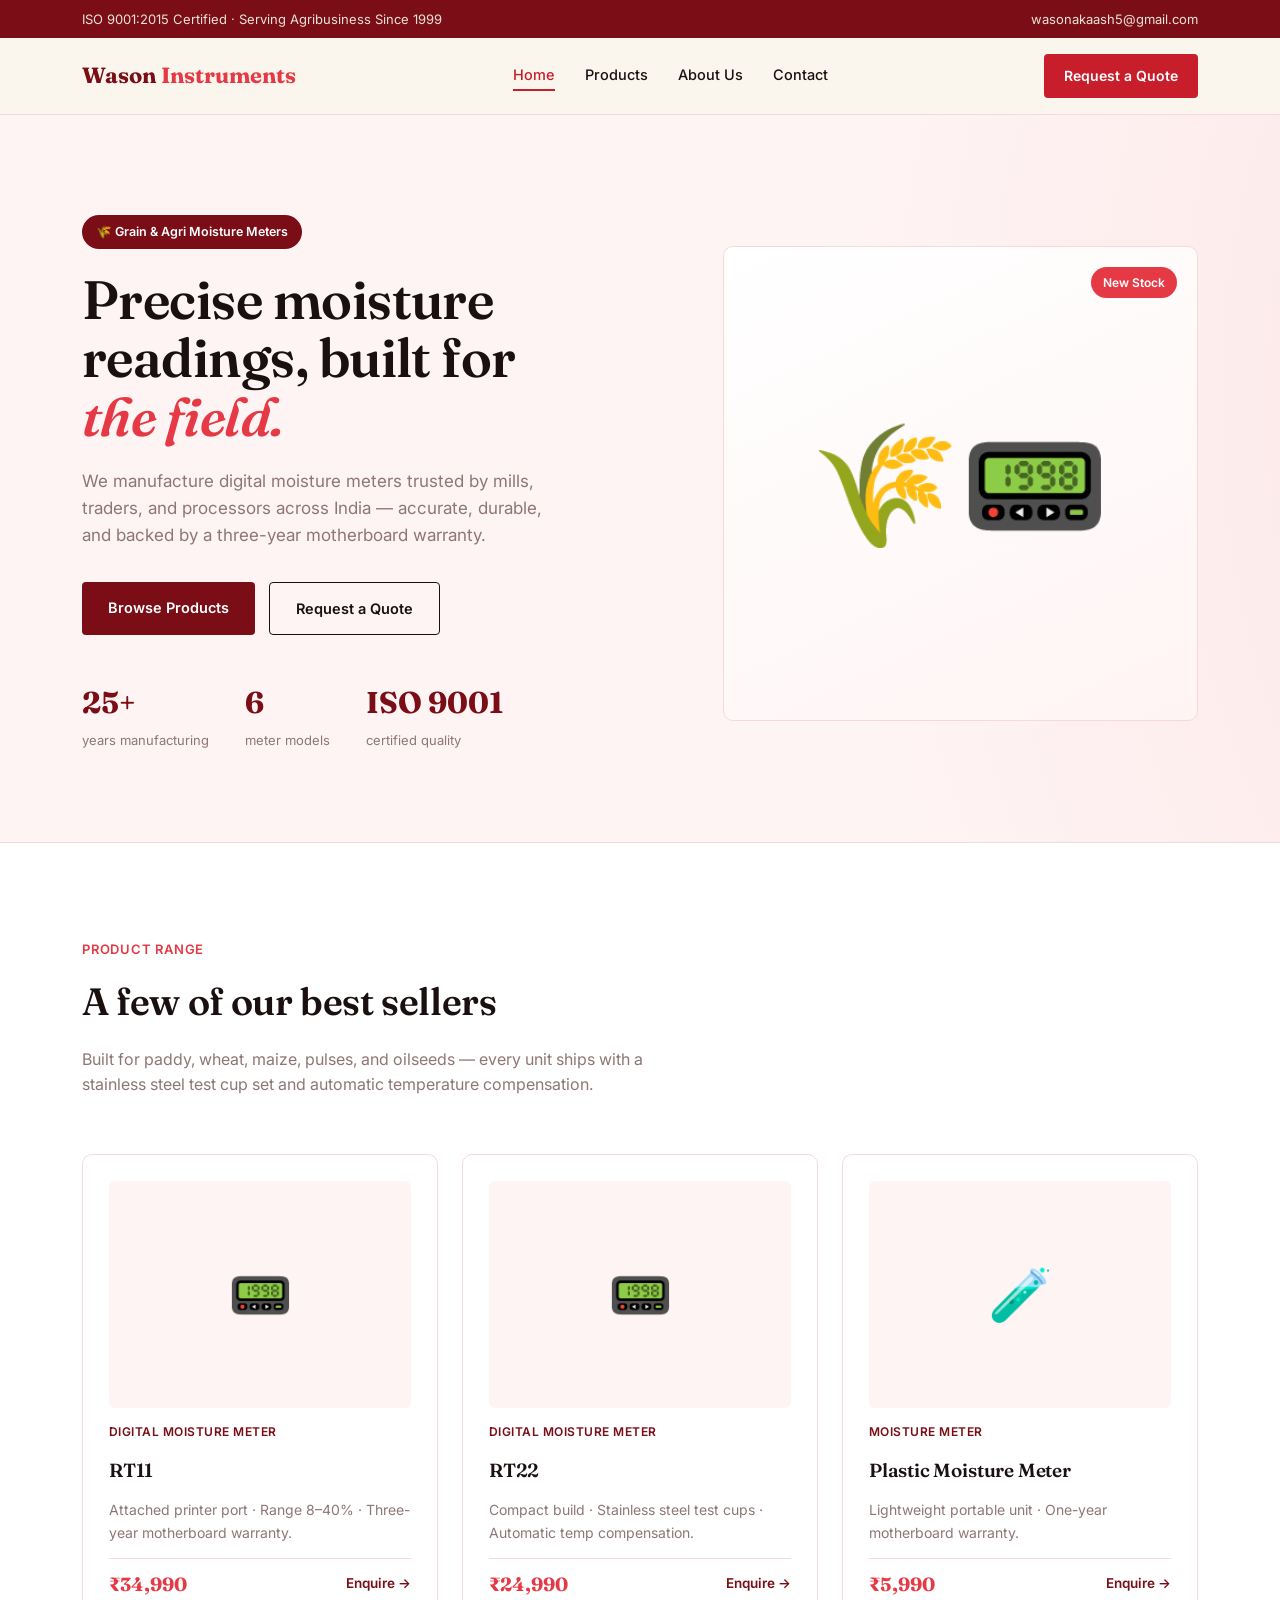
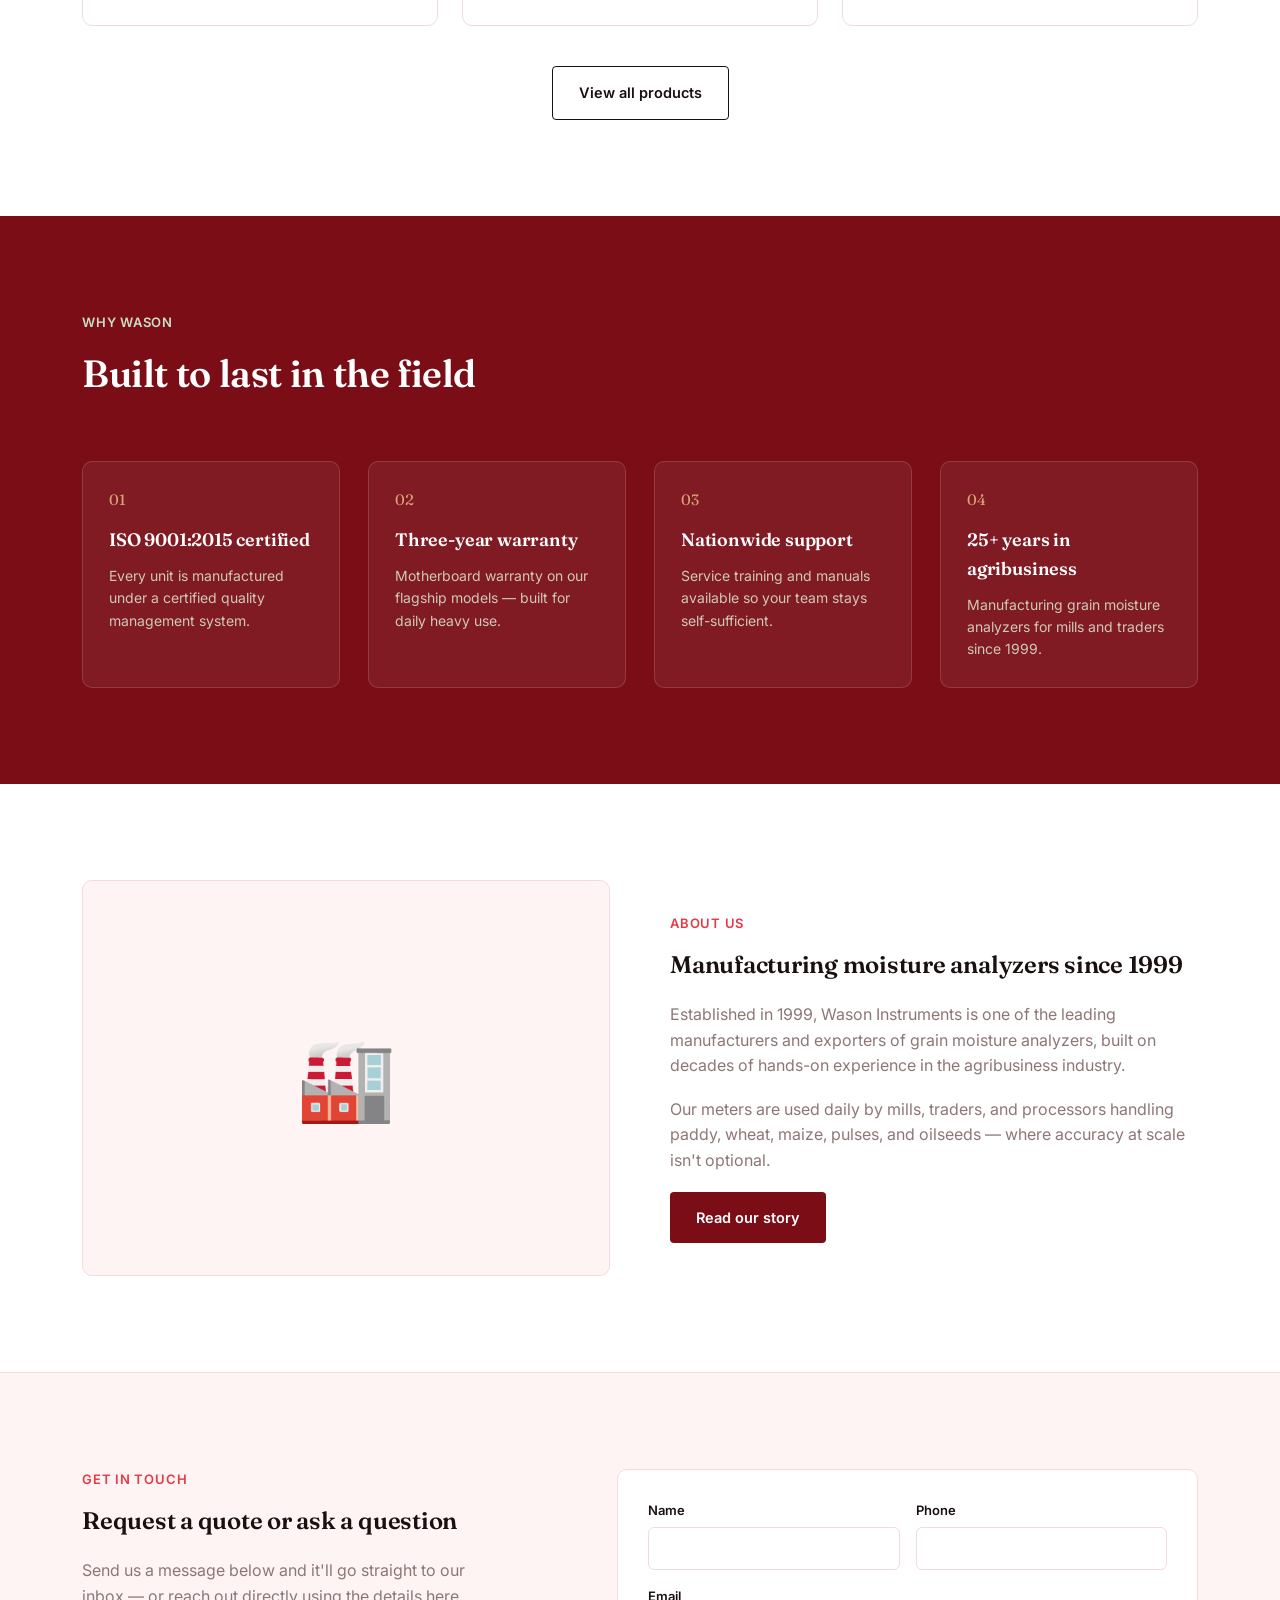
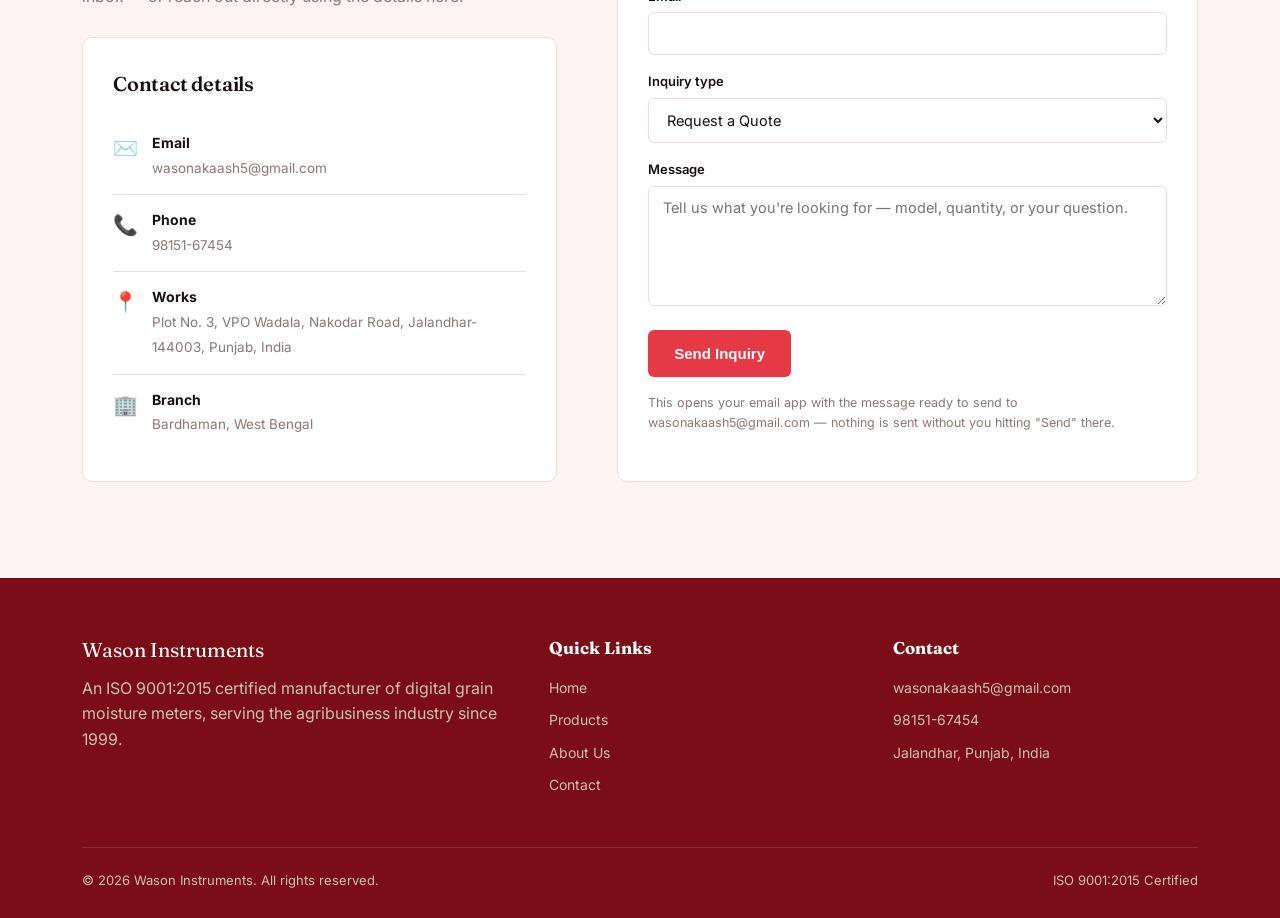
==== commit c4f136b6: "Add files via upload" ====
--- a/index.html
+++ b/index.html
@@ -11,6 +11,7 @@
 <link rel="stylesheet" href="style.css">
 </head>
 <body>
+<div id="scrollProgress"></div>
 
 <div class="topbar">
   <div class="wrap">
@@ -44,8 +45,8 @@
         <a class="btn btn-outline" href="index.html#contact">Request a Quote</a>
       </div>
       <div class="hero-stats">
-        <div><b>25+</b><span>years manufacturing</span></div>
-        <div><b>6</b><span>meter models</span></div>
+        <div><b data-count="25" data-suffix="+">0</b><span>years manufacturing</span></div>
+        <div><b data-count="6">0</b><span>meter models</span></div>
         <div><b>ISO 9001</b><span>certified quality</span></div>
       </div>
     </div>
--- a/style.css
+++ b/style.css
@@ -1,16 +1,31 @@
 :root{
-  --cream:#faf6ee;
-  --wheat:#f0e6cf;
-  --ink:#211c12;
-  --ink-dim:#6b6252;
-  --green:#3f5d3a;
-  --green-deep:#2c4228;
-  --rust:#b8591f;
-  --line:#e2d8bd;
+  --cream:#ffffff;
+  --wheat:#fff4f4;
+  --ink:#1a1010;
+  --ink-dim:#8f7676;
+  --green:#c81e2c;
+  --green-deep:#7a0d16;
+  --rust:#e63946;
+  --line:#f6d9da;
   --white:#ffffff;
   --serif:'Fraunces', serif;
   --sans:'Inter', sans-serif;
 }
+
+/* ===== Animation infrastructure ===== */
+@keyframes fadeInUp{from{opacity:0;transform:translateY(26px);}to{opacity:1;transform:translateY(0);}}
+@keyframes floatY{0%,100%{transform:translateY(0);}50%{transform:translateY(-14px);}}
+@keyframes pulseGlow{0%,100%{box-shadow:0 0 0 0 rgba(200,30,44,0.38);}50%{box-shadow:0 0 0 9px rgba(200,30,44,0);}}
+@keyframes bgShift{0%{background-position:0% 50%;}50%{background-position:100% 50%;}100%{background-position:0% 50%;}}
+
+#scrollProgress{
+  position:fixed;top:0;left:0;height:3px;width:0%;z-index:200;
+  background:linear-gradient(90deg, var(--green-deep), var(--rust));
+  transition:width .12s ease-out;
+}
+
+.reveal{opacity:0;transform:translateY(28px);transition:opacity .6s ease, transform .6s ease;}
+.reveal.in-view{opacity:1;transform:translateY(0);}
 *{margin:0;padding:0;box-sizing:border-box;}
 html{scroll-behavior:smooth;}
 body{font-family:var(--sans);color:var(--ink);background:var(--cream);line-height:1.6;}
@@ -38,12 +53,15 @@
 .brand{font-family:var(--serif);font-size:22px;font-weight:700;color:var(--green-deep);}
 .brand span{color:var(--rust);}
 nav{display:flex;gap:30px;}
-nav a{font-size:14.5px;font-weight:500;color:var(--ink);}
-nav a:hover, nav a.active{color:var(--rust);}
+nav a{font-size:14.5px;font-weight:500;color:var(--ink);position:relative;padding-bottom:3px;}
+nav a::after{content:'';position:absolute;left:0;bottom:-2px;width:0;height:2px;background:var(--green);transition:width .25s ease;}
+nav a:hover, nav a.active{color:var(--green);}
+nav a:hover::after, nav a.active::after{width:100%;}
 .nav-cta{
-  background:var(--rust);color:#fff;padding:11px 20px;border-radius:4px;font-weight:600;font-size:14px;
-}
-.nav-cta:hover{background:#9c4a19;}
+  background:var(--green);color:#fff;padding:11px 20px;border-radius:4px;font-weight:600;font-size:14px;
+  animation:pulseGlow 2.6s infinite;transition:transform .2s, background .2s;
+}
+.nav-cta:hover{background:var(--green-deep);transform:translateY(-2px);}
 .nav-toggle{display:none;background:none;border:0;font-size:24px;cursor:pointer;color:var(--ink);}
 @media(max-width:900px){
   nav{position:fixed;top:76px;left:0;right:0;background:var(--white);flex-direction:column;padding:24px 32px;gap:18px;border-bottom:1px solid var(--line);display:none;}
@@ -56,13 +74,16 @@
 .page-hero{
   padding:70px 0 60px;
   background:
-    radial-gradient(circle at 85% 20%, rgba(63,93,58,0.10), transparent 55%),
+    radial-gradient(circle at 85% 20%, rgba(200,30,44,0.10), transparent 55%),
     var(--wheat);
+  background-size:200% 200%;
+  animation:bgShift 14s ease infinite;
   border-bottom:1px solid var(--line);
 }
-.page-hero .kicker{margin-bottom:14px;}
-.page-hero h1{font-size:clamp(32px,5vw,48px);max-width:640px;}
-.page-hero p{color:var(--ink-dim);margin-top:16px;max-width:560px;font-size:16.5px;}
+.page-hero .breadcrumb{animation:fadeInUp .6s ease both;}
+.page-hero .kicker{margin-bottom:14px;animation:fadeInUp .6s ease .1s both;}
+.page-hero h1{font-size:clamp(32px,5vw,48px);max-width:640px;animation:fadeInUp .6s ease .2s both;}
+.page-hero p{color:var(--ink-dim);margin-top:16px;max-width:560px;font-size:16.5px;animation:fadeInUp .6s ease .3s both;}
 .breadcrumb{font-size:13px;color:var(--ink-dim);margin-bottom:18px;}
 .breadcrumb a:hover{color:var(--rust);}
 
@@ -70,8 +91,10 @@
 .hero{
   padding:100px 0 90px;
   background:
-    radial-gradient(circle at 85% 20%, rgba(63,93,58,0.10), transparent 55%),
+    radial-gradient(circle at 85% 20%, rgba(200,30,44,0.12), transparent 55%),
     var(--wheat);
+  background-size:200% 200%;
+  animation:bgShift 14s ease infinite;
   border-bottom:1px solid var(--line);
 }
 .hero-grid{display:grid;grid-template-columns:1.1fr 0.9fr;gap:60px;align-items:center;}
@@ -80,17 +103,18 @@
   display:inline-flex;align-items:center;gap:8px;
   background:var(--green-deep);color:#fff;font-size:12.5px;font-weight:600;
   padding:7px 14px;border-radius:999px;margin-bottom:22px;
-}
-h1.hero-title{font-size:clamp(36px,5vw,54px);line-height:1.08;margin-bottom:22px;}
+  animation:fadeInUp .7s ease both;
+}
+h1.hero-title{font-size:clamp(36px,5vw,54px);line-height:1.08;margin-bottom:22px;animation:fadeInUp .7s ease .1s both;}
 .hero-title em{color:var(--rust);font-style:italic;}
-.hero-copy{font-size:17px;color:var(--ink-dim);max-width:480px;margin-bottom:32px;}
-.hero-actions{display:flex;gap:14px;flex-wrap:wrap;}
-.btn{padding:14px 26px;border-radius:4px;font-weight:600;font-size:14.5px;display:inline-block;}
+.hero-copy{font-size:17px;color:var(--ink-dim);max-width:480px;margin-bottom:32px;animation:fadeInUp .7s ease .2s both;}
+.hero-actions{display:flex;gap:14px;flex-wrap:wrap;animation:fadeInUp .7s ease .3s both;}
+.btn{padding:14px 26px;border-radius:4px;font-weight:600;font-size:14.5px;display:inline-block;transition:transform .2s ease, box-shadow .2s ease, background .2s ease;}
 .btn-solid{background:var(--green-deep);color:#fff;}
-.btn-solid:hover{background:var(--green);}
+.btn-solid:hover{background:var(--green);transform:translateY(-3px);box-shadow:0 12px 26px rgba(200,30,44,0.35);}
 .btn-outline{border:1.5px solid var(--ink);color:var(--ink);}
-.btn-outline:hover{border-color:var(--rust);color:var(--rust);}
-.hero-stats{display:flex;gap:36px;margin-top:44px;flex-wrap:wrap;}
+.btn-outline:hover{border-color:var(--rust);color:var(--rust);transform:translateY(-3px);}
+.hero-stats{display:flex;gap:36px;margin-top:44px;flex-wrap:wrap;animation:fadeInUp .7s ease .4s both;}
 .hero-stats b{display:block;font-family:var(--serif);font-size:30px;color:var(--green-deep);}
 .hero-stats span{font-size:13px;color:var(--ink-dim);}
 
@@ -101,13 +125,15 @@
   border-radius:10px;
   display:flex;align-items:center;justify-content:center;
   position:relative;
+  animation:fadeInUp .8s ease .25s both;
 }
 .hero-visual .badge{
   position:absolute;top:20px;right:20px;
   background:var(--rust);color:#fff;font-size:12px;font-weight:600;
   padding:6px 12px;border-radius:999px;
-}
-.hero-visual .meter-icon{font-size:120px;}
+  animation:pulseGlow 2.4s infinite;
+}
+.hero-visual .meter-icon{font-size:120px;display:inline-block;animation:floatY 4.5s ease-in-out infinite;}
 
 /* SECTION HEAD */
 .section-head{max-width:600px;margin-bottom:56px;}
@@ -129,9 +155,10 @@
 @media(max-width:620px){.product-grid{grid-template-columns:1fr;}}
 .product-card{
   background:var(--white);border:1px solid var(--line);border-radius:10px;
-  padding:26px;display:flex;flex-direction:column;gap:14px;transition:box-shadow .2s, transform .2s;
-}
-.product-card:hover{box-shadow:0 14px 30px rgba(44,66,40,0.10);transform:translateY(-3px);}
+  padding:26px;display:flex;flex-direction:column;gap:14px;
+  transition:box-shadow .3s ease, transform .3s ease, border-color .3s ease;
+}
+.product-card:hover{box-shadow:0 16px 34px rgba(200,30,44,0.18);transform:translateY(-6px);border-color:var(--green);}
 .product-thumb{
   aspect-ratio:4/3;background:var(--wheat);border-radius:6px;
   display:flex;align-items:center;justify-content:center;font-size:52px;
@@ -152,7 +179,8 @@
 .why-grid{display:grid;grid-template-columns:repeat(4,1fr);gap:28px;margin-top:16px;}
 @media(max-width:900px){.why-grid{grid-template-columns:repeat(2,1fr);}}
 @media(max-width:560px){.why-grid{grid-template-columns:1fr;}}
-.why-card{background:rgba(255,255,255,0.06);border:1px solid rgba(255,255,255,0.14);border-radius:10px;padding:26px;}
+.why-card{background:rgba(255,255,255,0.06);border:1px solid rgba(255,255,255,0.14);border-radius:10px;padding:26px;transition:transform .3s ease, background .3s ease;}
+.why-card:hover{transform:translateY(-5px);background:rgba(255,255,255,0.12);}
 .why-card .num{font-family:var(--serif);font-size:15px;color:#d9a67a;margin-bottom:14px;}
 .why-card h3{font-size:18px;color:#fff;margin-bottom:10px;}
 .why-card p{font-size:14px;color:#cfc9b8;}
@@ -164,6 +192,7 @@
 .about-visual{
   background:var(--wheat);border-radius:10px;border:1px solid var(--line);
   aspect-ratio:4/3;display:flex;align-items:center;justify-content:center;font-size:80px;
+  animation:floatY 5s ease-in-out infinite;
 }
 .about-stats{display:flex;gap:40px;margin-top:26px;flex-wrap:wrap;}
 .about-stats b{display:block;font-family:var(--serif);font-size:28px;color:var(--green-deep);}
@@ -175,8 +204,9 @@
 .timeline-item:last-child{padding-bottom:0;}
 .timeline-item::before{
   content:'';position:absolute;left:-7px;top:2px;width:12px;height:12px;border-radius:50%;
-  background:var(--rust);border:2px solid var(--cream);
-}
+  background:var(--rust);border:2px solid var(--cream);transition:transform .3s ease;
+}
+.timeline-item:hover::before{transform:scale(1.4);}
 .timeline-item .year{font-family:var(--serif);font-size:18px;color:var(--green-deep);margin-bottom:6px;}
 .timeline-item p{color:var(--ink-dim);font-size:15px;max-width:520px;}
 
@@ -184,7 +214,8 @@
 .values-grid{display:grid;grid-template-columns:repeat(3,1fr);gap:24px;}
 @media(max-width:820px){.values-grid{grid-template-columns:1fr 1fr;}}
 @media(max-width:560px){.values-grid{grid-template-columns:1fr;}}
-.value-card{background:var(--white);border:1px solid var(--line);border-radius:10px;padding:26px;}
+.value-card{background:var(--white);border:1px solid var(--line);border-radius:10px;padding:26px;transition:transform .3s ease, box-shadow .3s ease;}
+.value-card:hover{transform:translateY(-5px);box-shadow:0 14px 28px rgba(200,30,44,0.15);}
 .value-card .icon{font-size:30px;margin-bottom:14px;}
 .value-card h3{font-size:18px;margin-bottom:8px;}
 .value-card p{font-size:14px;color:var(--ink-dim);}
@@ -230,4 +261,8 @@
 .footer-brand{font-family:var(--serif);font-size:20px;color:#fff;margin-bottom:10px;}
 .footer-bottom{border-top:1px solid rgba(255,255,255,0.12);padding-top:22px;display:flex;justify-content:space-between;flex-wrap:wrap;gap:10px;font-size:13px;}
 
-@media (prefers-reduced-motion: reduce){ html{scroll-behavior:auto;} }
+@media (prefers-reduced-motion: reduce){
+  html{scroll-behavior:auto;}
+  *{animation-duration:0.01ms !important; animation-iteration-count:1 !important; transition-duration:0.01ms !important;}
+  .reveal{opacity:1;transform:none;}
+}
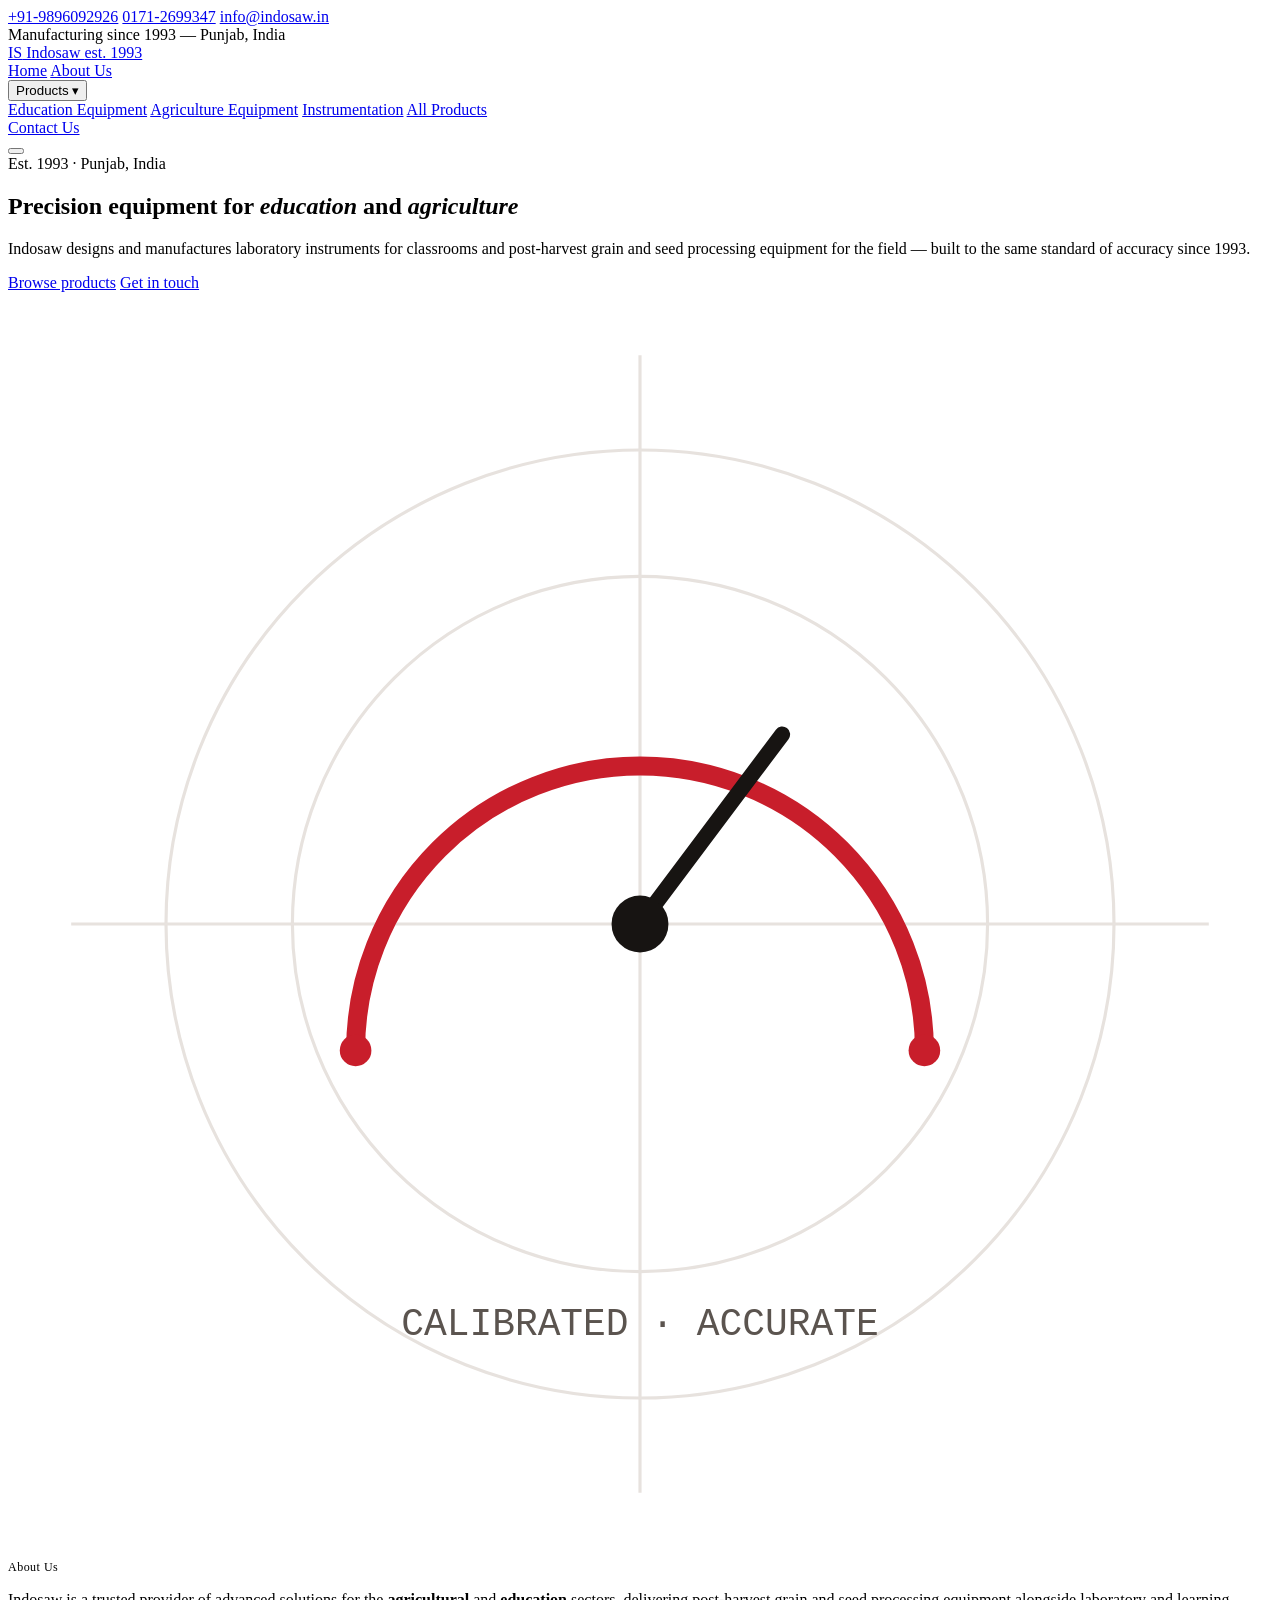
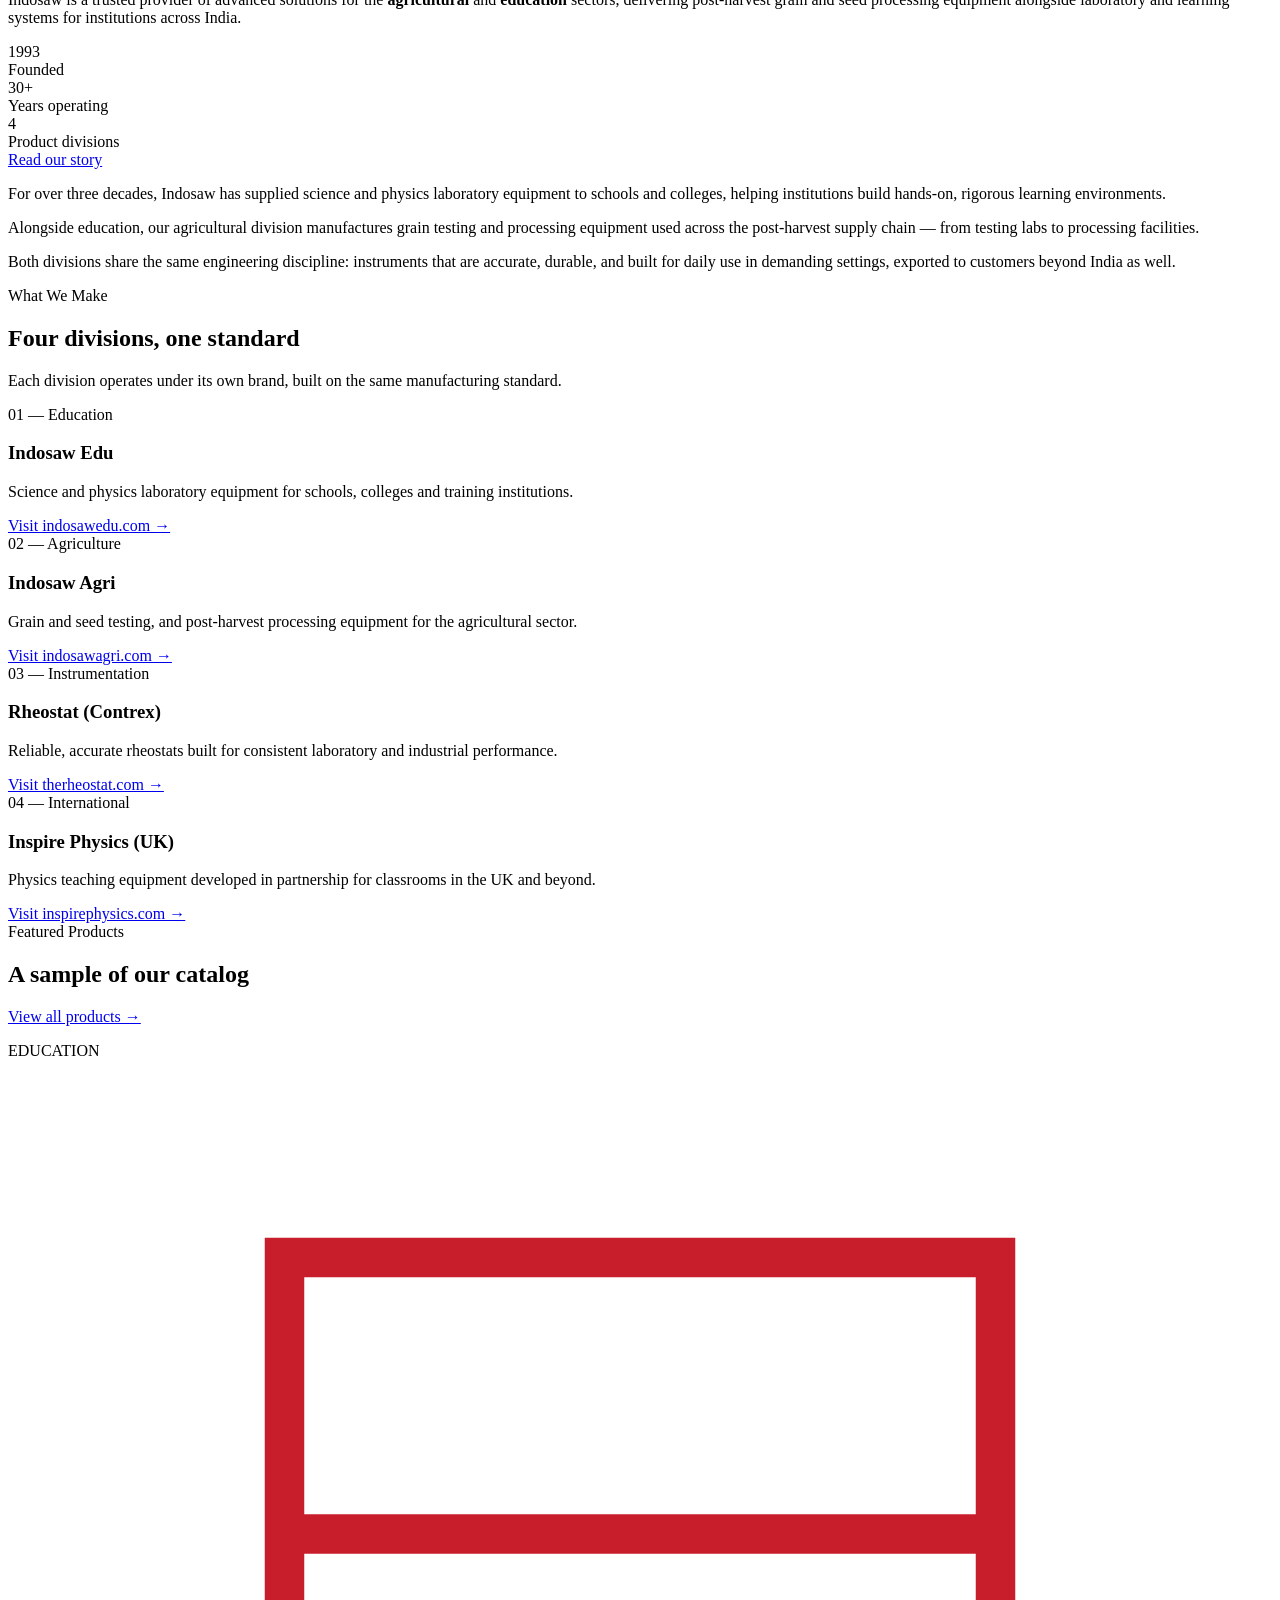
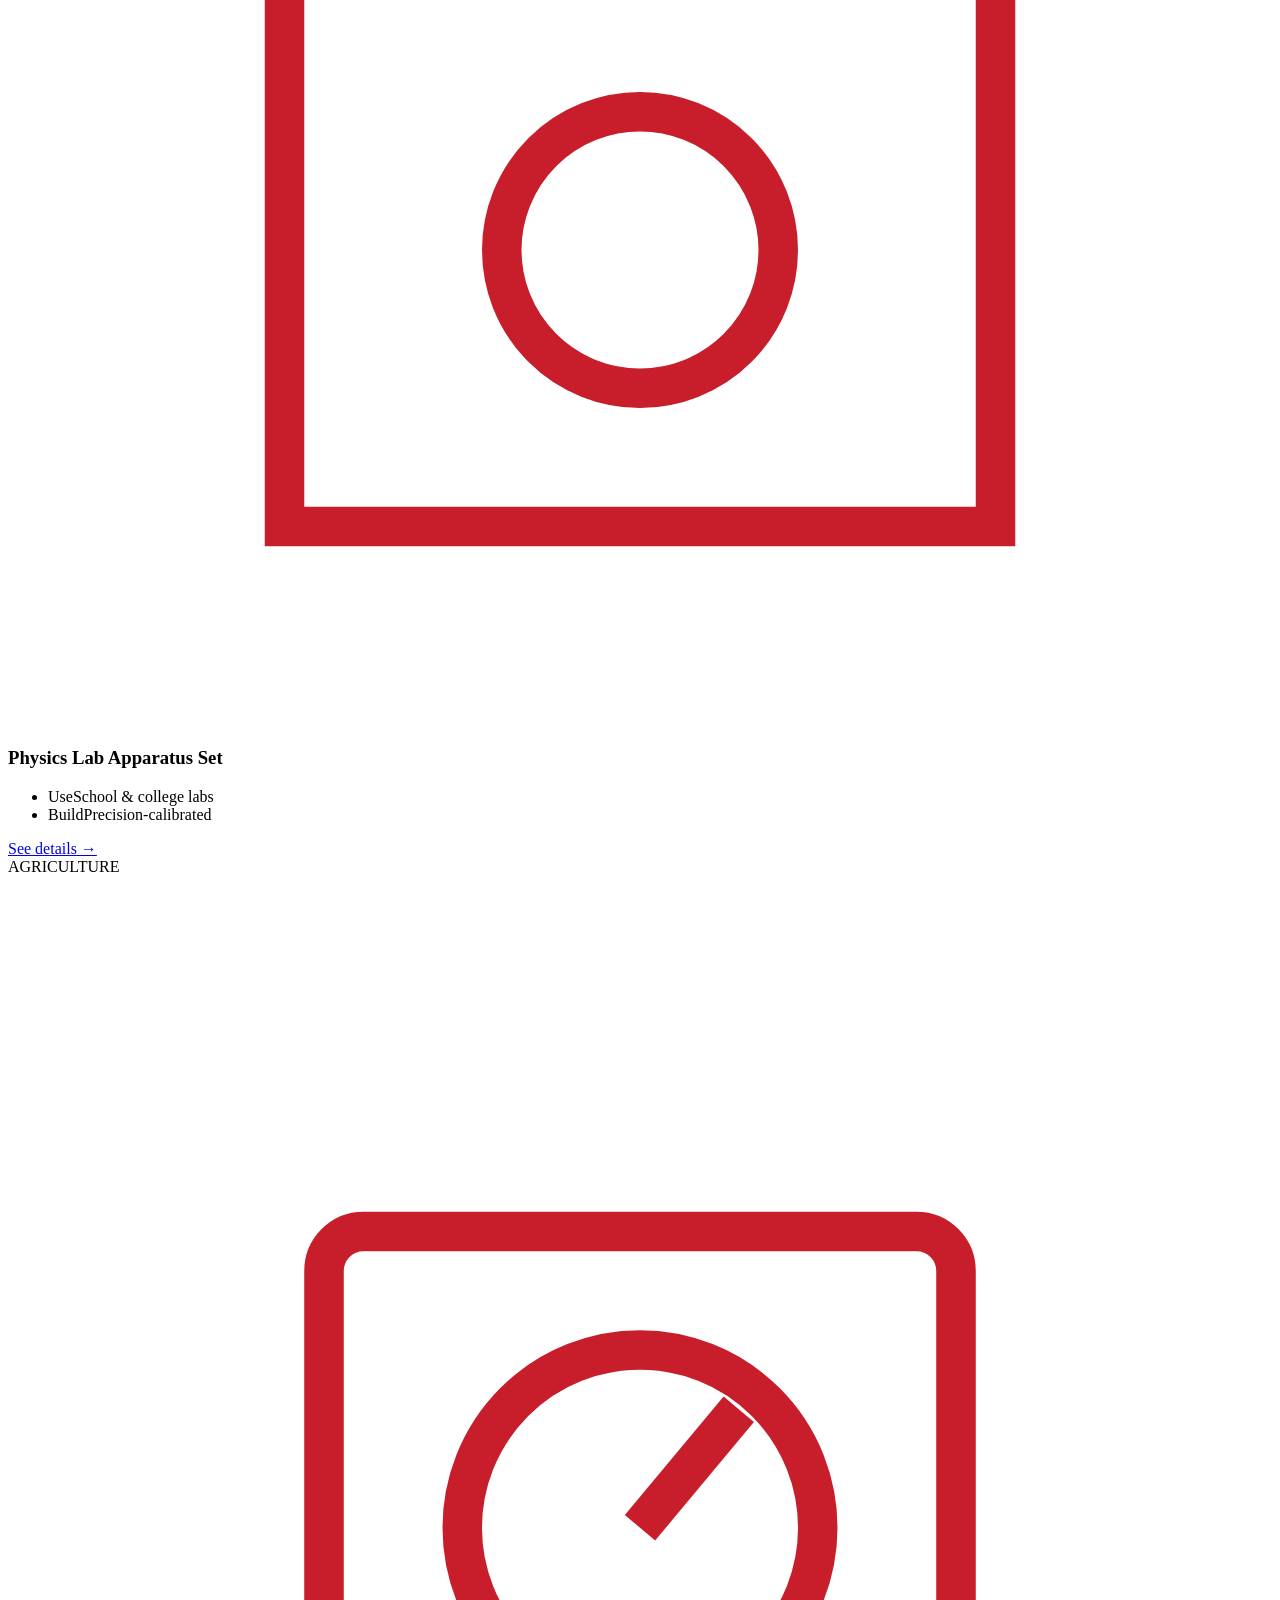
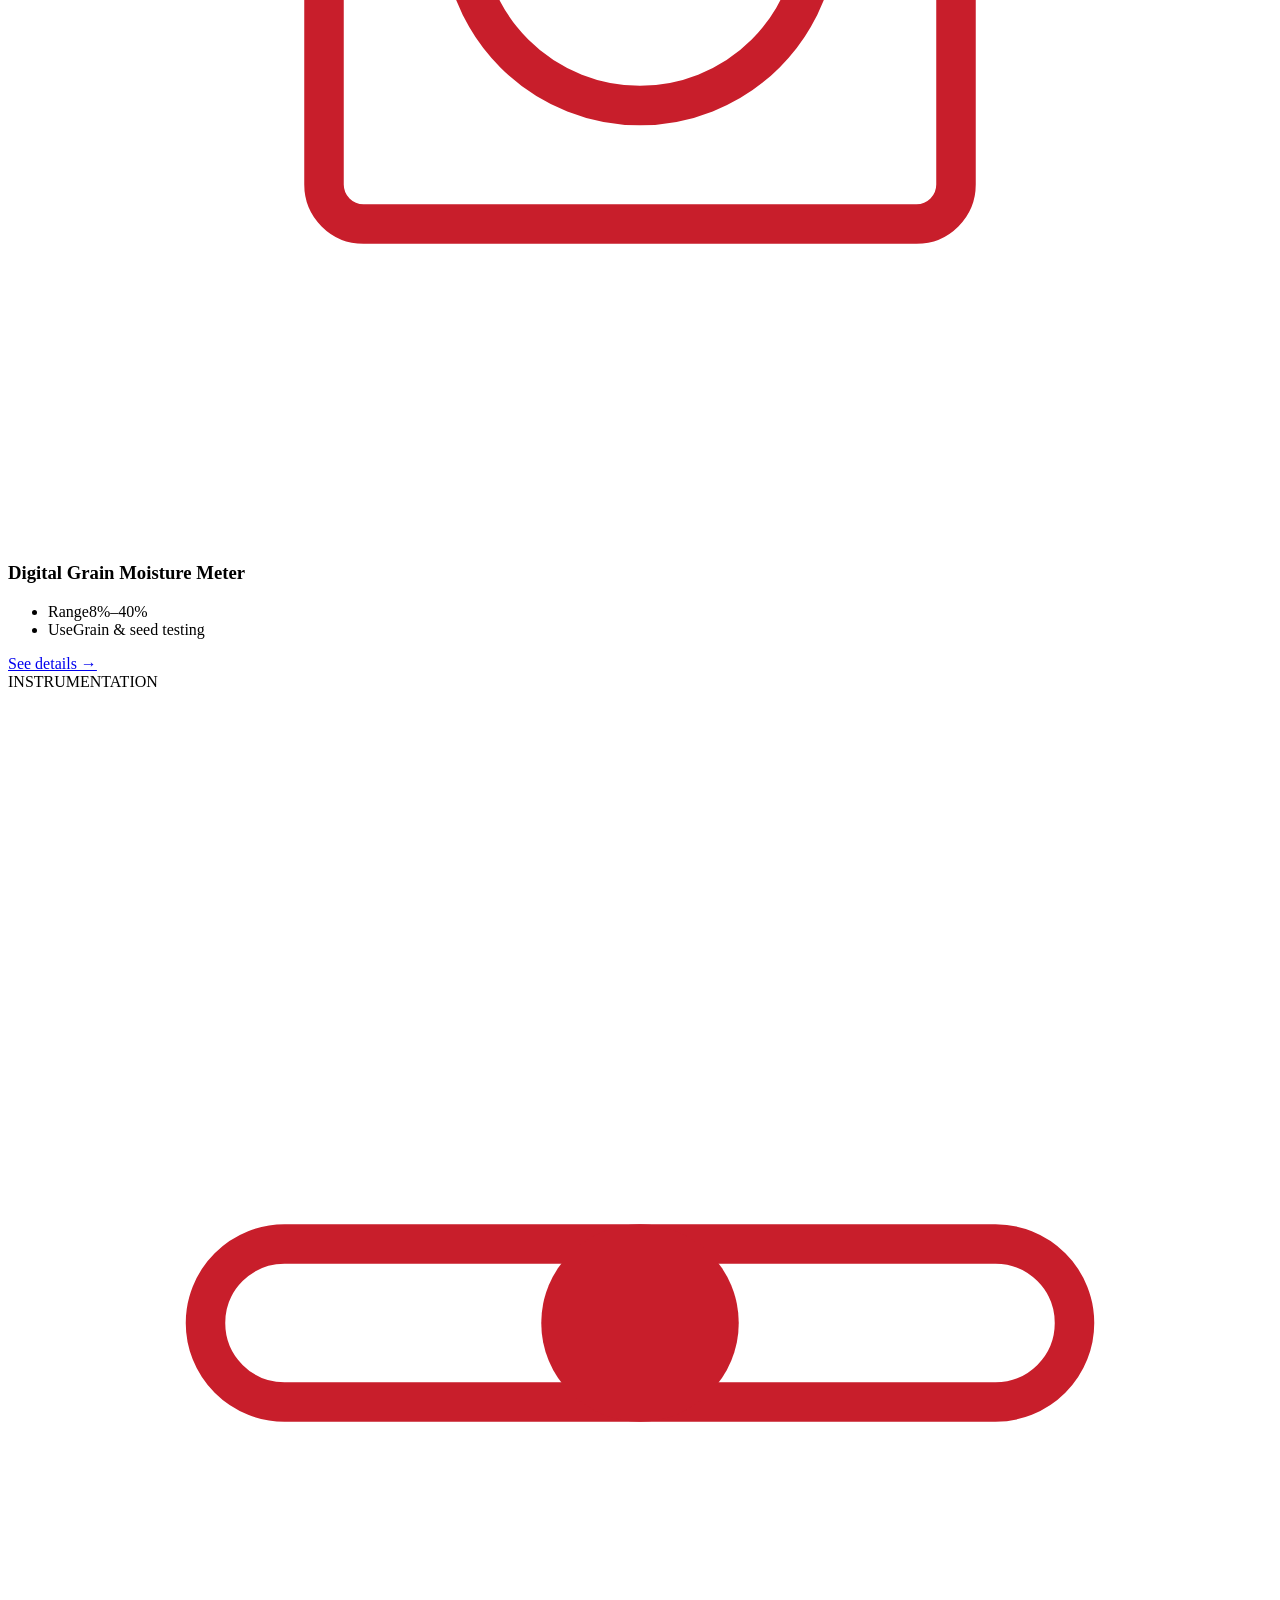
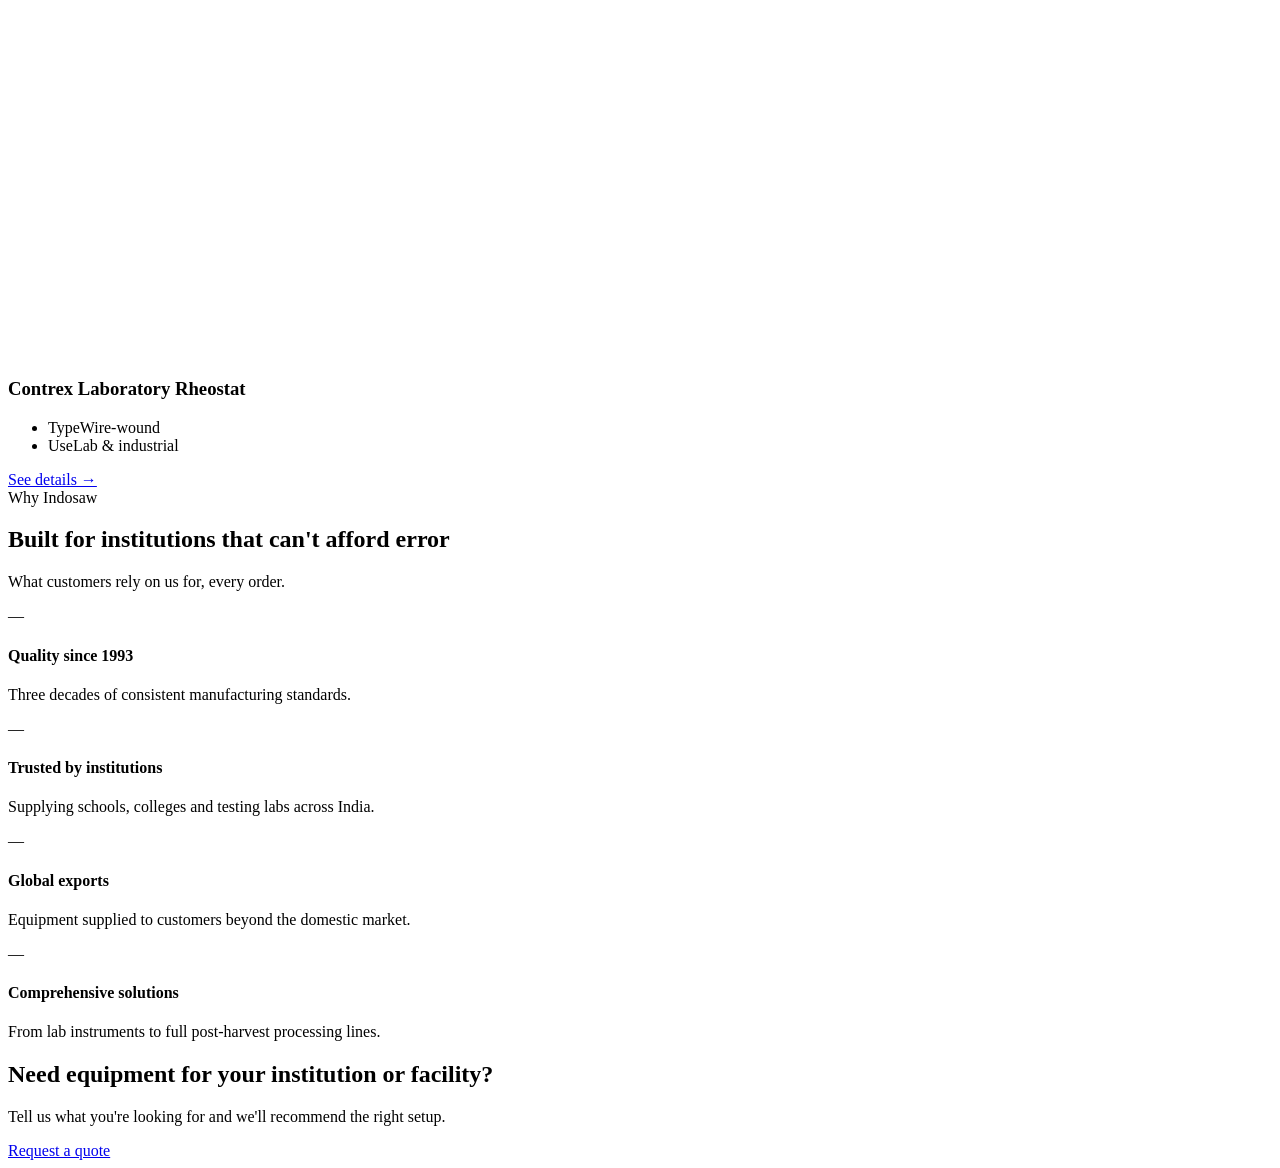
==== commit f6f1bb2f: "Add files via upload" ====
--- a/index.html
+++ b/index.html
@@ -3,238 +3,205 @@
 <head>
 <meta charset="UTF-8">
 <meta name="viewport" content="width=device-width, initial-scale=1.0">
-<title>Wason Instruments — Digital Moisture Meters</title>
-<meta name="description" content="Manufacturer of digital grain moisture meters since 1999. Request a quote, download the catalog, or get in touch.">
-<link rel="preconnect" href="https://fonts.googleapis.com">
-<link rel="preconnect" href="https://fonts.gstatic.com" crossorigin>
-<link href="https://fonts.googleapis.com/css2?family=Fraunces:opsz,wght@9..144,500;9..144,600;9..144,700&family=Inter:wght@400;500;600;700&display=swap" rel="stylesheet">
-<link rel="stylesheet" href="style.css">
+<title>Indosaw — Precision Equipment for Education & Agriculture</title>
+<meta name="description" content="Indosaw manufactures laboratory equipment for education and post-harvest grain and seed processing equipment for agriculture, since 1993.">
+<link rel="stylesheet" href="assets/style.css">
 </head>
 <body>
-<div id="scrollProgress"></div>
 
 <div class="topbar">
   <div class="wrap">
-    <span>ISO 9001:2015 Certified · Serving Agribusiness Since 1999</span>
-    <a href="mailto:wasonakaash5@gmail.com">wasonakaash5@gmail.com</a>
+    <div class="contacts">
+      <a href="tel:+919896092926">+91-9896092926</a>
+      <a href="tel:01712699347">0171-2699347</a>
+      <a href="mailto:info@indosaw.in">info@indosaw.in</a>
+    </div>
+    <span>Manufacturing since 1993 — Punjab, India</span>
   </div>
 </div>
 
-<header>
-  <div class="wrap">
-    <a class="brand" href="index.html">Wason <span>Instruments</span></a>
-    <button class="nav-toggle" id="navToggle" aria-label="Toggle menu">☰</button>
-    <nav id="navMenu">
+<header class="site">
+  <div class="nav wrap">
+    <a class="brand" href="index.html">
+      <span class="mark">IS</span>
+      Indosaw <span class="est">est. 1993</span>
+    </a>
+    <nav class="links" id="navLinks">
       <a href="index.html" class="active">Home</a>
-      <a href="products.html">Products</a>
       <a href="about.html">About Us</a>
-      <a href="index.html#contact">Contact</a>
+      <div class="drop">
+        <button type="button">Products <span class="caret">▾</span></button>
+        <div class="drop-menu">
+          <a href="products.html#education">Education Equipment</a>
+          <a href="products.html#agriculture">Agriculture Equipment</a>
+          <a href="products.html#instrumentation">Instrumentation</a>
+          <a href="products.html">All Products</a>
+        </div>
+      </div>
+      <a href="contact.html">Contact Us</a>
     </nav>
-    <a class="nav-cta" href="index.html#contact">Request a Quote</a>
+    <button class="nav-toggle" id="navToggle" aria-label="Toggle menu"><span></span><span></span><span></span></button>
   </div>
 </header>
 
-<section class="hero">
-  <div class="wrap hero-grid">
+<section class="hero grid-bg">
+  <div class="wrap">
     <div>
-      <div class="eyebrow">🌾 Grain &amp; Agri Moisture Meters</div>
-      <h1 class="hero-title">Precise moisture<br>readings, built for<br><em>the field.</em></h1>
-      <p class="hero-copy">We manufacture digital moisture meters trusted by mills, traders, and processors across India — accurate, durable, and backed by a three-year motherboard warranty.</p>
-      <div class="hero-actions">
-        <a class="btn btn-solid" href="products.html">Browse Products</a>
-        <a class="btn btn-outline" href="index.html#contact">Request a Quote</a>
-      </div>
-      <div class="hero-stats">
-        <div><b data-count="25" data-suffix="+">0</b><span>years manufacturing</span></div>
-        <div><b data-count="6">0</b><span>meter models</span></div>
-        <div><b>ISO 9001</b><span>certified quality</span></div>
-      </div>
-    </div>
-    <div class="hero-visual">
-      <span class="badge">New Stock</span>
-      <span class="meter-icon">🌾📟</span>
-    </div>
-  </div>
-</section>
-
-<section id="featured">
+      <span class="kicker">Est. 1993 · Punjab, India</span>
+      <h1 class="headline">Precision equipment for <em>education</em> and <em>agriculture</em></h1>
+      <p class="hero-sub">Indosaw designs and manufactures laboratory instruments for classrooms and post-harvest grain and seed processing equipment for the field — built to the same standard of accuracy since 1993.</p>
+      <div class="hero-ctas">
+        <a class="btn solid" href="products.html">Browse products</a>
+        <a class="btn ghost" href="contact.html">Get in touch</a>
+      </div>
+    </div>
+    <div class="hero-art" aria-hidden="true">
+      <svg viewBox="0 0 400 400" fill="none">
+        <circle cx="200" cy="200" r="150" stroke="#e7e2de" stroke-width="1"/>
+        <circle cx="200" cy="200" r="110" stroke="#e7e2de" stroke-width="1"/>
+        <line x1="200" y1="20" x2="200" y2="380" stroke="#e7e2de" stroke-width="1"/>
+        <line x1="20" y1="200" x2="380" y2="200" stroke="#e7e2de" stroke-width="1"/>
+        <path d="M 110 240 A 90 90 0 1 1 290 240" stroke="#c81e2b" stroke-width="6" stroke-linecap="round" fill="none"/>
+        <line x1="200" y1="200" x2="245" y2="140" stroke="#171412" stroke-width="5" stroke-linecap="round"/>
+        <circle cx="200" cy="200" r="9" fill="#171412"/>
+        <circle cx="110" cy="240" r="5" fill="#c81e2b"/>
+        <circle cx="290" cy="240" r="5" fill="#c81e2b"/>
+        <text x="200" y="330" text-anchor="middle" font-family="IBM Plex Mono, monospace" font-size="12" fill="#5b544f">CALIBRATED · ACCURATE</text>
+      </svg>
+    </div>
+  </div>
+</section>
+
+<section>
+  <div class="wrap about-grid">
+    <div>
+      <span class="tag" style="font-family:var(--mono);font-size:12px;color:var(--red);letter-spacing:0.04em;display:block;margin-bottom:10px;">About Us</span>
+      <p class="about-lead">Indosaw is a trusted provider of advanced solutions for the <strong>agricultural</strong> and <strong>education</strong> sectors, delivering post-harvest grain and seed processing equipment alongside laboratory and learning systems for institutions across India.</p>
+      <div class="stat-rail">
+        <div><div class="num">1993</div><div class="lbl">Founded</div></div>
+        <div><div class="num">30+</div><div class="lbl">Years operating</div></div>
+        <div><div class="num">4</div><div class="lbl">Product divisions</div></div>
+      </div>
+      <a class="btn ghost" style="margin-top:32px;" href="about.html">Read our story</a>
+    </div>
+    <div class="about-copy">
+      <p>For over three decades, Indosaw has supplied science and physics laboratory equipment to schools and colleges, helping institutions build hands-on, rigorous learning environments.</p>
+      <p>Alongside education, our agricultural division manufactures grain testing and processing equipment used across the post-harvest supply chain — from testing labs to processing facilities.</p>
+      <p>Both divisions share the same engineering discipline: instruments that are accurate, durable, and built for daily use in demanding settings, exported to customers beyond India as well.</p>
+    </div>
+  </div>
+</section>
+
+<section style="padding-top:0;">
   <div class="wrap">
     <div class="section-head">
-      <div class="kicker">Product Range</div>
-      <h2>A few of our best sellers</h2>
-      <p>Built for paddy, wheat, maize, pulses, and oilseeds — every unit ships with a stainless steel test cup set and automatic temperature compensation.</p>
-    </div>
-    <div class="product-grid">
-
+      <div>
+        <span class="tag">What We Make</span>
+        <h2>Four divisions, one standard</h2>
+      </div>
+      <p>Each division operates under its own brand, built on the same manufacturing standard.</p>
+    </div>
+    <div class="div-grid reveal">
+      <div class="div-card">
+        <span class="idx">01 — Education</span>
+        <h3>Indosaw Edu</h3>
+        <p>Science and physics laboratory equipment for schools, colleges and training institutions.</p>
+        <a class="visit" href="https://www.indosawedu.com" target="_blank" rel="noopener">Visit indosawedu.com →</a>
+      </div>
+      <div class="div-card">
+        <span class="idx">02 — Agriculture</span>
+        <h3>Indosaw Agri</h3>
+        <p>Grain and seed testing, and post-harvest processing equipment for the agricultural sector.</p>
+        <a class="visit" href="https://indosawagri.com" target="_blank" rel="noopener">Visit indosawagri.com →</a>
+      </div>
+      <div class="div-card">
+        <span class="idx">03 — Instrumentation</span>
+        <h3>Rheostat (Contrex)</h3>
+        <p>Reliable, accurate rheostats built for consistent laboratory and industrial performance.</p>
+        <a class="visit" href="https://www.therheostat.com" target="_blank" rel="noopener">Visit therheostat.com →</a>
+      </div>
+      <div class="div-card">
+        <span class="idx">04 — International</span>
+        <h3>Inspire Physics (UK)</h3>
+        <p>Physics teaching equipment developed in partnership for classrooms in the UK and beyond.</p>
+        <a class="visit" href="https://inspirephysics.com" target="_blank" rel="noopener">Visit inspirephysics.com →</a>
+      </div>
+    </div>
+  </div>
+</section>
+
+<section style="padding-top:0;">
+  <div class="wrap">
+    <div class="section-head">
+      <div>
+        <span class="tag">Featured Products</span>
+        <h2>A sample of our catalog</h2>
+      </div>
+      <p><a class="btn ghost small" href="products.html">View all products →</a></p>
+    </div>
+    <div class="product-grid reveal">
       <div class="product-card">
-        <div class="product-thumb">📟</div>
-        <div class="product-tag">Digital Moisture Meter</div>
-        <h3>RT11</h3>
-        <p>Attached printer port · Range 8–40% · Three-year motherboard warranty.</p>
-        <div class="product-price"><b>₹34,990</b><a href="index.html#contact">Enquire →</a></div>
-      </div>
-
+        <span class="cat">EDUCATION</span>
+        <div class="swatch"><svg viewBox="0 0 64 64" fill="none"><rect x="14" y="10" width="36" height="44" stroke="#c81e2b" stroke-width="2"/><line x1="14" y1="24" x2="50" y2="24" stroke="#c81e2b" stroke-width="2"/><circle cx="32" cy="40" r="7" stroke="#c81e2b" stroke-width="2"/></svg></div>
+        <h3>Physics Lab Apparatus Set</h3>
+        <ul class="specs">
+          <li><span>Use</span><span>School & college labs</span></li>
+          <li><span>Build</span><span>Precision-calibrated</span></li>
+        </ul>
+        <div class="cta-row"><a href="products.html#education">See details →</a></div>
+      </div>
       <div class="product-card">
-        <div class="product-thumb">📟</div>
-        <div class="product-tag">Digital Moisture Meter</div>
-        <h3>RT22</h3>
-        <p>Compact build · Stainless steel test cups · Automatic temp compensation.</p>
-        <div class="product-price"><b>₹24,990</b><a href="index.html#contact">Enquire →</a></div>
-      </div>
-
+        <span class="cat">AGRICULTURE</span>
+        <div class="swatch"><svg viewBox="0 0 64 64" fill="none"><rect x="16" y="18" width="32" height="30" rx="2" stroke="#c81e2b" stroke-width="2"/><circle cx="32" cy="33" r="9" stroke="#c81e2b" stroke-width="2"/><line x1="32" y1="33" x2="37" y2="27" stroke="#c81e2b" stroke-width="2"/></svg></div>
+        <h3>Digital Grain Moisture Meter</h3>
+        <ul class="specs">
+          <li><span>Range</span><span>8%–40%</span></li>
+          <li><span>Use</span><span>Grain & seed testing</span></li>
+        </ul>
+        <div class="cta-row"><a href="products.html#agriculture">See details →</a></div>
+      </div>
       <div class="product-card">
-        <div class="product-thumb">🧪</div>
-        <div class="product-tag">Moisture Meter</div>
-        <h3>Plastic Moisture Meter</h3>
-        <p>Lightweight portable unit · One-year motherboard warranty.</p>
-        <div class="product-price"><b>₹5,990</b><a href="index.html#contact">Enquire →</a></div>
-      </div>
-
-    </div>
-    <div class="section-foot">
-      <a class="btn btn-outline" href="products.html">View all products</a>
-    </div>
-  </div>
-</section>
-
-<section class="why-section" id="why">
+        <span class="cat">INSTRUMENTATION</span>
+        <div class="swatch"><svg viewBox="0 0 64 64" fill="none"><rect x="10" y="28" width="44" height="8" rx="4" stroke="#c81e2b" stroke-width="2"/><circle cx="32" cy="32" r="5" fill="#c81e2b"/></svg></div>
+        <h3>Contrex Laboratory Rheostat</h3>
+        <ul class="specs">
+          <li><span>Type</span><span>Wire-wound</span></li>
+          <li><span>Use</span><span>Lab & industrial</span></li>
+        </ul>
+        <div class="cta-row"><a href="products.html#instrumentation">See details →</a></div>
+      </div>
+    </div>
+  </div>
+</section>
+
+<section class="why-wrap">
   <div class="wrap">
     <div class="section-head">
-      <div class="kicker">Why Wason</div>
-      <h2 style="color:#fff;">Built to last in the field</h2>
+      <div>
+        <span class="tag">Why Indosaw</span>
+        <h2>Built for institutions that can't afford error</h2>
+      </div>
+      <p>What customers rely on us for, every order.</p>
     </div>
     <div class="why-grid">
-      <div class="why-card">
-        <div class="num">01</div>
-        <h3>ISO 9001:2015 certified</h3>
-        <p>Every unit is manufactured under a certified quality management system.</p>
-      </div>
-      <div class="why-card">
-        <div class="num">02</div>
-        <h3>Three-year warranty</h3>
-        <p>Motherboard warranty on our flagship models — built for daily heavy use.</p>
-      </div>
-      <div class="why-card">
-        <div class="num">03</div>
-        <h3>Nationwide support</h3>
-        <p>Service training and manuals available so your team stays self-sufficient.</p>
-      </div>
-      <div class="why-card">
-        <div class="num">04</div>
-        <h3>25+ years in agribusiness</h3>
-        <p>Manufacturing grain moisture analyzers for mills and traders since 1999.</p>
-      </div>
-    </div>
-  </div>
-</section>
-
-<section id="about-preview">
-  <div class="wrap about-grid">
-    <div class="about-visual">🏭</div>
-    <div class="about-copy">
-      <div class="kicker">About Us</div>
-      <h2 style="margin-bottom:18px;">Manufacturing moisture analyzers since 1999</h2>
-      <p>Established in 1999, Wason Instruments is one of the leading manufacturers and exporters of grain moisture analyzers, built on decades of hands-on experience in the agribusiness industry.</p>
-      <p>Our meters are used daily by mills, traders, and processors handling paddy, wheat, maize, pulses, and oilseeds — where accuracy at scale isn't optional.</p>
-      <a class="btn btn-solid" href="about.html">Read our story</a>
-    </div>
-  </div>
-</section>
-
-<section class="contact-section" id="contact">
-  <div class="wrap contact-grid">
-    <div>
-      <div class="kicker">Get in Touch</div>
-      <h2 style="margin-bottom:18px;">Request a quote or ask a question</h2>
-      <p style="color:var(--ink-dim);margin-bottom:28px;max-width:420px;">Send us a message below and it'll go straight to our inbox — or reach out directly using the details here.</p>
-      <div class="contact-info-card">
-        <h3>Contact details</h3>
-        <div class="contact-line">
-          <span class="icon">✉️</span>
-          <div><b>Email</b><a href="mailto:wasonakaash5@gmail.com"><span>wasonakaash5@gmail.com</span></a></div>
-        </div>
-        <div class="contact-line">
-          <span class="icon">📞</span>
-          <div><b>Phone</b><span>98151-67454</span></div>
-        </div>
-        <div class="contact-line">
-          <span class="icon">📍</span>
-          <div><b>Works</b><span>Plot No. 3, VPO Wadala, Nakodar Road, Jalandhar-144003, Punjab, India</span></div>
-        </div>
-        <div class="contact-line">
-          <span class="icon">🏢</span>
-          <div><b>Branch</b><span>Bardhaman, West Bengal</span></div>
-        </div>
-      </div>
-    </div>
-
-    <form id="inquiryForm">
-      <div class="form-row">
-        <div>
-          <label for="name">Name</label>
-          <input id="name" type="text" required>
-        </div>
-        <div>
-          <label for="phone">Phone</label>
-          <input id="phone" type="tel">
-        </div>
-      </div>
-      <div>
-        <label for="email">Email</label>
-        <input id="email" type="email" required>
-      </div>
-      <div>
-        <label for="inquiry">Inquiry type</label>
-        <select id="inquiry">
-          <option>Request a Quote</option>
-          <option>Request a Catalog</option>
-          <option>Product Support</option>
-          <option>Dealership / Bulk Order</option>
-          <option>Other</option>
-        </select>
-      </div>
-      <div>
-        <label for="message">Message</label>
-        <textarea id="message" required placeholder="Tell us what you're looking for — model, quantity, or your question."></textarea>
-      </div>
-      <button class="submit-btn" type="submit">Send Inquiry</button>
-      <p class="form-note">This opens your email app with the message ready to send to wasonakaash5@gmail.com — nothing is sent without you hitting "Send" there.</p>
-    </form>
-  </div>
-</section>
-
-<footer>
-  <div class="wrap">
-    <div class="footer-grid">
-      <div>
-        <div class="footer-brand">Wason Instruments</div>
-        <p>An ISO 9001:2015 certified manufacturer of digital grain moisture meters, serving the agribusiness industry since 1999.</p>
-      </div>
-      <div>
-        <h4>Quick Links</h4>
-        <ul>
-          <li><a href="index.html">Home</a></li>
-          <li><a href="products.html">Products</a></li>
-          <li><a href="about.html">About Us</a></li>
-          <li><a href="index.html#contact">Contact</a></li>
-        </ul>
-      </div>
-      <div>
-        <h4>Contact</h4>
-        <ul>
-          <li><a href="mailto:wasonakaash5@gmail.com">wasonakaash5@gmail.com</a></li>
-          <li>98151-67454</li>
-          <li>Jalandhar, Punjab, India</li>
-        </ul>
-      </div>
-    </div>
-    <div class="footer-bottom">
-      <span>© 2026 Wason Instruments. All rights reserved.</span>
-      <span>ISO 9001:2015 Certified</span>
-    </div>
-  </div>
-</footer>
-
-<script src="script.js"></script>
+      <div class="why-card"><span class="n">—</span><h4>Quality since 1993</h4><p>Three decades of consistent manufacturing standards.</p></div>
+      <div class="why-card"><span class="n">—</span><h4>Trusted by institutions</h4><p>Supplying schools, colleges and testing labs across India.</p></div>
+      <div class="why-card"><span class="n">—</span><h4>Global exports</h4><p>Equipment supplied to customers beyond the domestic market.</p></div>
+      <div class="why-card"><span class="n">—</span><h4>Comprehensive solutions</h4><p>From lab instruments to full post-harvest processing lines.</p></div>
+    </div>
+  </div>
+</section>
+
+<div class="cta-band">
+  <div class="wrap">
+    <h2>Need equipment for your institution or facility?</h2>
+    <p>Tell us what you're looking for and we'll recommend the right setup.</p>
+    <a class="btn solid" href="contact.html">Request a quote</a>
+  </div>
+</div>
+
+<footer id="footer-placeholder"></footer>
+<script src="assets/script.js"></script>
+<script src="assets/footer.js"></script>
 </body>
 </html>
